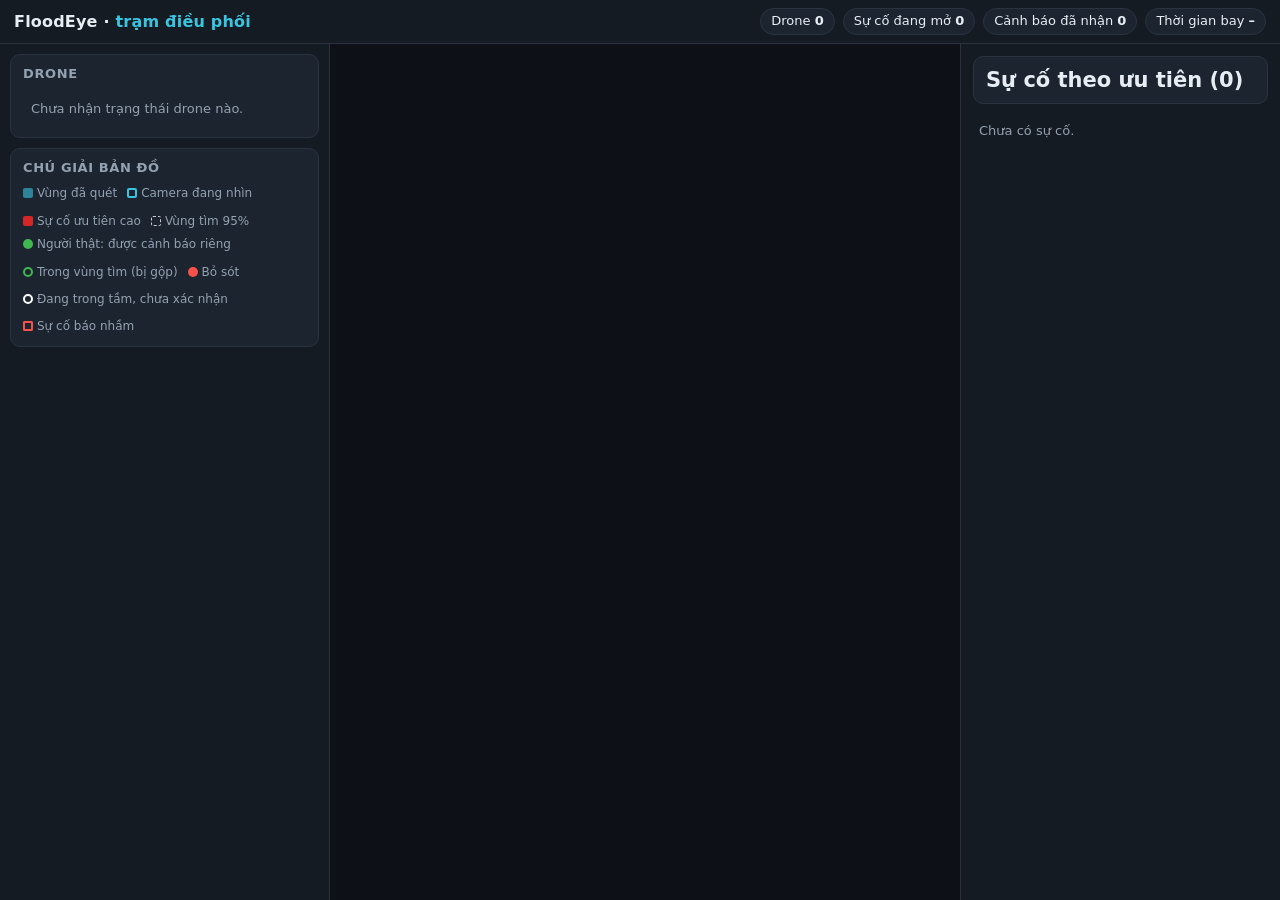
==== ground/map.html @ 0bbcb196 "Đối chiếu đáp án trên màn hình điều phối: người thật (cảnh báo riêng, trong vùng tìm 95%, bỏ sót) và" ====
<!doctype html>
<html lang="vi">
<head>
<meta charset="utf-8">
<meta name="viewport" content="width=device-width, initial-scale=1">
<title>FloodEye – trạm điều phối</title>
<link rel="icon" href="data:image/svg+xml,%3Csvg xmlns=%27http://www.w3.org/2000/svg%27 viewBox=%27-8 -8 16 16%27%3E%3Cpath d=%27M0,-7 L5,6 L0,3 L-5,6 Z%27 fill=%27%2339c5e0%27/%3E%3C/svg%3E">
<link rel="stylesheet" href="/static/leaflet/leaflet.css">
<script src="/static/leaflet/leaflet.js"></script>
<style>
  /* Màn hình điều phối: video trên drone, bản đồ (drone, vùng đã quét, sự cố), danh sách sự cố. Nền tối để ảnh vệ
     tinh và màu cảnh báo nổi trên máy chiếu. Không tải gì từ internet ngoài ô bản đồ qua /tiles. */
  :root {
    --bg: #0d1117; --panel: #151b23; --panel2: #1c2430; --line: #2a3441; --text: #e6edf3; --muted: #93a1b0;
    --ok: #3fb950; --warn: #f0a020; --bad: #f85149; --scan: #39c5e0; --accent: #58a6ff;
  }
  * { box-sizing: border-box; }
  html, body { margin: 0; height: 100%; background: var(--bg); color: var(--text); font: 14px/1.45 system-ui, "Segoe UI", sans-serif; }
  #app { display: grid; grid-template-rows: auto 1fr; height: 100%; }
  header { display: flex; align-items: center; gap: 14px; padding: 8px 14px; background: var(--panel); border-bottom: 1px solid var(--line); flex-wrap: wrap; }
  header h1 { font-size: 16px; margin: 0; letter-spacing: .2px; }
  header h1 span { color: var(--scan); }
  .kpi { display: flex; gap: 8px; flex-wrap: wrap; margin-left: auto; }
  .chip { padding: 3px 10px; border-radius: 999px; background: var(--panel2); border: 1px solid var(--line); font-size: 13px; white-space: nowrap; }
  .chip b { font-variant-numeric: tabular-nums; }
  #main { display: grid; grid-template-columns: minmax(300px, 30%) 1fr 320px; min-height: 0; }
  #main.novideo { grid-template-columns: 330px 1fr 320px; }
  #left, #side { overflow-y: auto; background: var(--panel); padding: 10px; display: flex; flex-direction: column; gap: 10px; }
  #left { border-right: 1px solid var(--line); }
  #side { border-left: 1px solid var(--line); }
  .card { background: var(--panel2); border: 1px solid var(--line); border-radius: 10px; padding: 10px 12px; }
  .card h2 { font-size: 13px; text-transform: uppercase; letter-spacing: .6px; color: var(--muted); margin: 0 0 8px; font-weight: 600; }
  .note { color: var(--muted); font-size: 12px; margin-top: 6px; }
  #video { width: 100%; aspect-ratio: 16 / 9; background: #000 center/contain no-repeat; border-radius: 6px; display: block; object-fit: contain; }
  .wait { display: grid; place-items: center; aspect-ratio: 16 / 9; border-radius: 6px; background: #000; color: var(--muted); font-size: 13px; text-align: center; padding: 12px; }
  .uav { display: grid; gap: 6px; }
  .uavhead { display: flex; align-items: center; gap: 8px; }
  .uavhead .name { font-weight: 700; font-size: 15px; }
  .badge { margin-left: auto; padding: 2px 9px; border-radius: 999px; font-size: 12px; font-weight: 700; color: #0d1117; }
  .badge.ok { background: var(--ok); } .badge.lost { background: var(--bad); color: #fff; animation: blink 1s steps(2) infinite; } .badge.done { background: var(--muted); }
  @keyframes blink { 50% { opacity: .55; } }
  .rows { display: grid; grid-template-columns: auto 1fr; gap: 3px 12px; font-size: 13px; }
  .rows dt { color: var(--muted); } .rows dd { margin: 0; text-align: right; font-variant-numeric: tabular-nums; }
  .pipe { display: flex; height: 10px; border-radius: 5px; overflow: hidden; background: #0b0f14; margin-top: 2px; }
  .pipe .got { background: var(--ok); } .pipe .wait2 { background: var(--warn); }
  .legend { display: flex; gap: 10px; font-size: 12px; color: var(--muted); flex-wrap: wrap; }
  .legend i { display: inline-block; width: 10px; height: 10px; border-radius: 2px; margin-right: 4px; vertical-align: -1px; }
  #mapwrap { position: relative; min-height: 0; }
  #map { position: absolute; inset: 0; background: #1b222b repeating-linear-gradient(0deg, transparent 0 63px, #26303b 63px 64px),
         repeating-linear-gradient(90deg, transparent 0 63px, #26303b 63px 64px); }
  #banner { position: absolute; top: 12px; left: 50%; transform: translateX(-50%); z-index: 1000; display: none;
            background: var(--bad); color: #fff; font-weight: 700; padding: 8px 16px; border-radius: 8px; box-shadow: 0 4px 18px #0008; text-align: center; }
  #banner small { display: block; font-weight: 400; opacity: .9; }
  .mapbtn { background: var(--panel); color: var(--text); border: 1px solid var(--line); border-radius: 6px; padding: 5px 10px; font: inherit; font-size: 12px; cursor: pointer; }
  .mapbtn.on { border-color: var(--scan); color: var(--scan); }
  .mapbtn.truth.on { border-color: var(--ok); color: var(--ok); }
  .chip.truth { border-color: var(--ok); }
  .fa { display: inline-block; margin-left: 6px; padding: 0 6px; border-radius: 4px; background: var(--bad); color: #fff; font-size: 11px; font-weight: 700; }
  .ok-tag { display: inline-block; margin-left: 6px; padding: 0 6px; border-radius: 4px; background: var(--ok); color: #0d1117; font-size: 11px; font-weight: 700; }
  .drone { filter: drop-shadow(0 0 4px #000); transition: transform .25s linear; }
  #side h2 { margin: 2px 2px 0; }
  .item { display: grid; grid-template-columns: 56px 1fr; gap: 8px; padding: 8px; border-radius: 8px; background: var(--panel2); border: 1px solid var(--line); cursor: pointer; border-left: 4px solid var(--c, var(--muted)); }
  .item:hover { border-color: var(--accent); }
  .item.closed { opacity: .5; }
  .item.fresh { animation: fresh 2.4s ease-out; }
  @keyframes fresh { 0% { box-shadow: 0 0 0 3px var(--warn); background: #3a2f12; } 100% { box-shadow: none; } }
  .thumb { width: 56px; height: 56px; border-radius: 6px; object-fit: cover; background: #0b0f14; display: grid; place-items: center; color: var(--muted); font-size: 11px; text-align: center; }
  .item .t1 { font-weight: 600; } .item .t2, .why { color: var(--muted); font-size: 12px; }
  .empty { color: var(--muted); font-size: 13px; padding: 8px; }
  .leaflet-popup-content-wrapper, .leaflet-popup-tip { background: var(--panel2); color: var(--text); }
  .leaflet-popup-content { font-size: 13px; }
  .leaflet-popup-content img { border-radius: 6px; margin-top: 6px; }
  .actions { margin-top: 6px; display: flex; flex-wrap: wrap; gap: 4px; }
  .actions button { background: var(--panel); color: var(--text); border: 1px solid var(--line); border-radius: 5px; padding: 3px 8px; font-size: 12px; cursor: pointer; }
  .actions button:hover { border-color: var(--accent); }
  .leaflet-control-layers, .leaflet-bar a { background: var(--panel); color: var(--text); }
  .leaflet-control-attribution { background: #0d1117aa !important; color: var(--muted); }
  .leaflet-control-attribution a { color: var(--muted); }
  @media (max-width: 900px) {
    #main, #main.novideo { grid-template-columns: 1fr; grid-template-rows: auto 60vh auto; }
    #left, #side { border: 0; }
  }
</style>
</head>
<body>
<div id="app">
  <header>
    <h1>FloodEye · <span>trạm điều phối</span></h1>
    <div class="kpi">
      <span class="chip">Drone <b id="kUav">0</b></span>
      <span class="chip">Sự cố đang mở <b id="kOpen">0</b></span>
      <span class="chip">Cảnh báo đã nhận <b id="nalerts">0</b></span>
      <span class="chip">Thời gian bay <b id="kTime">–</b></span>
      <span class="chip truth" id="kTruth" hidden title="Đối chiếu trực tiếp để minh hoạ; số chính thức ở docs/results"></span>
    </div>
  </header>
  <div id="main">
    <aside id="left">
      <section class="card" id="videoCard">
        <h2>Màn hình trên drone</h2>
        <div id="videoBox"><div class="wait">Đang chờ video từ drone…</div></div>
        <div class="note">Chỉ để trình bày: drone thật không gửi video về trạm, chỉ gửi toạ độ, ảnh cắt nhỏ và trạng thái.</div>
      </section>
      <div id="uavs"><section class="card"><h2>Drone</h2><div class="empty">Chưa nhận trạng thái drone nào.</div></section></div>
      <section class="card">
        <h2>Chú giải bản đồ</h2>
        <div class="legend">
          <span><i style="background:var(--scan);opacity:.6"></i>Vùng đã quét</span>
          <span><i style="border:2px solid var(--scan);background:none"></i>Camera đang nhìn</span>
          <span><i style="background:#d62728"></i>Sự cố ưu tiên cao</span>
          <span><i style="border:1px dashed #ccc;background:none"></i>Vùng tìm 95%</span>
        </div>
        <div class="legend" id="truthLegend" hidden style="margin-top:6px">
          <span><i style="background:var(--ok);border-radius:50%"></i>Người thật: được cảnh báo riêng</span>
          <span><i style="border:2px solid var(--ok);border-radius:50%;background:none"></i>Trong vùng tìm (bị gộp)</span>
          <span><i style="background:var(--bad);border-radius:50%"></i>Bỏ sót</span>
          <span><i style="border:2px solid #fff;border-radius:50%;background:none"></i>Đang trong tầm, chưa xác nhận</span>
          <span><i style="border:2px dashed var(--bad);background:none"></i>Sự cố báo nhầm</span>
        </div>
      </section>
    </aside>
    <div id="mapwrap"><div id="map"></div><div id="banner"></div></div>
    <aside id="side">
      <h2 class="card" style="padding:8px 12px">Sự cố theo ưu tiên (<span id="count">0</span>)</h2>
      <div id="list"><div class="empty">Chưa có sự cố.</div></div>
    </aside>
  </div>
</div>
<script>
  // ?video=<url MJPEG> (edge/main.py --live-port) bật khung video; không có thì ẩn.
  const params = new URLSearchParams(location.search);
  const videoUrl = params.get("video");
  if (!videoUrl) { document.getElementById("videoCard").remove(); document.getElementById("main").classList.add("novideo"); }
  else startVideo();

  function startVideo() {
    const box = document.getElementById("videoBox");
    const img = new Image();
    img.id = "video"; img.alt = "Video trên drone";
    img.onload = () => { if (!img.isConnected) box.replaceChildren(img); };
    // Drone chưa chạy hoặc đã tắt: thử lại sau 2 giây, giữ ô chờ.
    img.onerror = () => { box.replaceChildren(waitBox("Đang chờ video từ drone…")); setTimeout(() => { img.src = videoUrl + (videoUrl.includes("?") ? "&" : "?") + "r=" + Date.now(); }, 2000); };
    img.src = videoUrl;
  }
  function waitBox(text) { const d = document.createElement("div"); d.className = "wait"; d.textContent = text; return d; }

  // Ô bản đồ đi qua /tiles của trạm (ground/app.py): ô đã xem được giữ trên đĩa nên vẫn hiện khi mất mạng
  // (TECHNICAL mục 12.5). Nguồn là Esri; tile.openstreetmap.org không trả lời từ mạng của dự án, CARTO đòi khoá API.
  const map = L.map("map", { maxZoom: 20 }).setView([21.0285, 105.8542], 15);
  const satellite = L.tileLayer("/tiles/satellite/{z}/{x}/{y}",
    { maxZoom: 20, maxNativeZoom: 19, attribution: "Ảnh vệ tinh © Esri, Maxar, Earthstar Geographics" }).addTo(map);
  const streets = L.tileLayer("/tiles/streets/{z}/{x}/{y}",
    { maxZoom: 20, maxNativeZoom: 19, attribution: "Bản đồ © Esri" });
  const coverageLayer = L.layerGroup().addTo(map);
  const trackLayer = L.layerGroup().addTo(map);
  const areaLayer = L.layerGroup().addTo(map);
  const incidentLayer = L.layerGroup().addTo(map);
  const droneLayer = L.layerGroup().addTo(map);
  L.control.layers({ "Ảnh vệ tinh": satellite, "Bản đồ đường": streets },
    { "Vùng đã quét": coverageLayer, "Đường bay": trackLayer, "Vùng tìm 95%": areaLayer }).addTo(map);
  const fmt = (x, d = 1) => x == null ? "–" : x.toFixed(d).replace(".", ",");

  // Bám theo drone: bật sẵn; người dùng kéo bản đồ thì tắt, bấm nút để bật lại.
  let follow = true;
  const FollowControl = L.Control.extend({
    onAdd() {
      const b = L.DomUtil.create("button", "mapbtn on");
      b.textContent = "Bám theo drone";
      L.DomEvent.disableClickPropagation(b);
      b.onclick = () => { follow = !follow; b.classList.toggle("on", follow); refreshUavs(); };
      this.button = b;
      return b;
    },
  });
  const followControl = new FollowControl({ position: "topleft" }).addTo(map);
  map.on("dragstart", () => { follow = false; followControl.button.classList.remove("on"); });

  // ---------- Drone: vị trí, hướng, camera đang nhìn, vùng đã quét, đường bay ----------
  const drones = {};  // uav_id -> {marker, view, coverage, track}
  const STALE_S = 3;  // không nhận trạng thái quá số giây này thì coi là mất liên lạc
  let alertsByUav = {};

  function droneIcon(yaw, color) {
    const svg = `<svg class="drone" width="34" height="34" viewBox="-17 -17 34 34" style="transform:rotate(${yaw}deg)">
      <circle r="15" fill="${color}" fill-opacity=".25" stroke="${color}" stroke-width="2"/>
      <path d="M0,-12 L8,9 L0,4 L-8,9 Z" fill="${color}" stroke="#0d1117" stroke-width="1.5"/></svg>`;
    return L.divIcon({ html: svg, className: "", iconSize: [34, 34], iconAnchor: [17, 17] });
  }

  async function refreshUavs() {
    let uavs;
    try { uavs = await (await fetch("/api/uavs")).json(); } catch (e) { return; }
    document.getElementById("kUav").textContent = uavs.length;
    if (uavs.length) { flightT = Math.max(...uavs.map(u => u.t)); document.getElementById("kTime").textContent = fmt(flightT, 0) + " s"; }
    flightDone = uavs.length > 0 && uavs.every(u => u.done);
    const cards = [], lost = [];
    for (const u of uavs) {
      const stale = !u.done && u.age_s > STALE_S;
      if (stale) lost.push(u);
      const color = stale ? "#93a1b0" : "#39c5e0";
      let d = drones[u.uav_id];
      if (!d) {
        d = drones[u.uav_id] = {
          // Hợp các vùng camera đã nhìn: một đa giác nhiều vòng, luật nonzero, nên chỗ chồng nhau không đậm dần.
          coverage: L.polygon([], { stroke: false, fillColor: "#39c5e0", fillOpacity: .22, fillRule: "nonzero", interactive: false }).addTo(coverageLayer),
          track: L.polyline([], { color: "#ffffff", weight: 2, opacity: .7, dashArray: "6 6", interactive: false }).addTo(trackLayer),
          view: L.polygon([], { color: "#39c5e0", weight: 2, fill: false, interactive: false }).addTo(droneLayer),
          marker: L.marker([u.lat, u.lon], { zIndexOffset: 1000 }).addTo(droneLayer).bindTooltip(u.uav_id, { direction: "top", offset: [0, -16] }),
        };
      }
      d.coverage.setLatLngs(u.footprints);
      d.track.setLatLngs(u.track);
      d.view.setLatLngs(u.footprint).setStyle({ color, dashArray: stale ? "4 6" : null });
      d.marker.setLatLng([u.lat, u.lon]).setIcon(droneIcon(u.yaw_deg, color));
      cards.push(uavCard(u, stale));
    }
    const box = document.getElementById("uavs");
    if (cards.length) box.replaceChildren(...cards);
    const banner = document.getElementById("banner");
    if (lost.length) {
      const u = lost[0];
      banner.innerHTML = `${SIGNAL_SVG} Mất liên lạc với ${esc(u.uav_id)} · ${Math.round(u.age_s)} s`
        + `<small>Cảnh báo vẫn được lưu trên drone (lần cuối: ${u.pending_alerts} gói chờ gửi), sẽ gửi bù khi có sóng</small>`;
      banner.style.display = "block";
    } else banner.style.display = "none";
    // Lần đầu: khung bản đồ vừa vùng camera của mọi drone. Sau đó, nếu đang bám và chỉ một drone bay, giữ nó ở giữa.
    const live = uavs.filter(u => !u.done);
    // Hết chuyến (mọi drone xong): thu bản đồ về toàn bộ vùng đã quét một lần, để thấy trọn kết quả chuyến bay.
    const allDone = uavs.length && !live.length;
    if (uavs.length && !fittedUav) { map.fitBounds(uavs.flatMap(u => u.footprint), { maxZoom: 18, padding: [30, 30] }); fittedUav = true; }
    else if (allDone && !shownAll) { map.flyToBounds(uavs.flatMap(u => u.footprints.flat()), { maxZoom: 18, padding: [30, 30], duration: 1.2 }); shownAll = true; }
    else if (follow && live.length === 1) map.panTo([live[0].lat, live[0].lon], { animate: true, duration: .5 });
    if (live.length) shownAll = false;
  }
  let shownAll = false;
  let fittedUav = false;
  // Biểu tượng vẽ bằng SVG thay cho emoji: máy chiếu hoặc trình duyệt thiếu phông emoji vẫn hiện đúng.
  const DRONE_SVG = '<svg width="16" height="16" viewBox="-8 -8 16 16" style="vertical-align:-2px"><path d="M0,-7 L5,6 L0,3 L-5,6 Z" fill="#39c5e0"/></svg>';
  const SIGNAL_SVG = '<svg width="18" height="14" viewBox="0 0 18 14" style="vertical-align:-1px"><path d="M1 13h2M6 13V9M10 13V5M14 13V1" stroke="#fff" stroke-width="2.2" stroke-linecap="round"/><path d="M1 1l16 12" stroke="#fff" stroke-width="2"/></svg>';

  function uavCard(u, stale) {
    // Số đã tới trạm đếm trực tiếp, số tạo trên drone lấy từ gói trạng thái gần nhất (mỗi giây): cảnh báo có thể tới
    // trước gói trạng thái kế tiếp, nên số tạo không nhỏ hơn số đã tới.
    const got = alertsByUav[u.uav_id] || 0;
    const created = Math.max(u.alerts_total, got);
    const waiting = created - got;
    const badge = u.done ? '<span class="badge done">Hết chuyến</span>'
      : stale ? `<span class="badge lost">Mất sóng ${Math.round(u.age_s)} s</span>` : '<span class="badge ok">Đang bay</span>';
    const total = Math.max(created, 1);
    const sec = document.createElement("section");
    sec.className = "card uav";
    sec.innerHTML = `<div class="uavhead"><span class="name">${DRONE_SVG} ${esc(u.uav_id)}</span>${badge}</div>
      <dl class="rows">
        <dt>Độ cao</dt><dd>${fmt(u.alt_m, 0)} m</dd>
        <dt>Tốc độ</dt><dd>${u.speed_mps == null ? "–" : fmt(u.speed_mps) + " m/s"}</dd>
        <dt>Xử lý</dt><dd>${fmt(u.fps)} khung/giây</dd>
        <dt>Thiết bị</dt><dd>${u.device ? esc(u.device.replace(/\s*\(.*\)\s*$/, "")) + " · giả lập thời gian" : "máy chạy demo"}</dd>
        <dt>Telemetry</dt><dd>${u.telemetry_real ? "thật (từ file bay)" : "giả lập"}</dd>
        <dt>Cảnh báo tạo trên drone</dt><dd>${created}</dd>
        <dt>Đã tới trạm</dt><dd>${got}</dd>
        <dt>Còn kẹt trên drone</dt><dd style="color:${waiting ? "var(--warn)" : "inherit"}">${waiting}</dd>
      </dl>
      <div class="pipe" title="Xanh: đã tới trạm · cam: còn trên drone"><div class="got" style="width:${100 * got / total}%"></div><div class="wait2" style="width:${100 * waiting / total}%"></div></div>
      ${stale ? `<div class="note">Số liệu là lần nhận cuối, ${Math.round(u.age_s)} s trước.</div>` : ""}`;
    return sec;
  }

  // ---------- Sự cố ----------
  const markers = {}, areas = {}, seen = new Set();
  let fitted = false, firstLoad = true;
  // Sai số trong cảnh báo là 1σ; vòng 1σ chỉ chứa khoảng 39 % trường hợp (sai số hai chiều), nên vẽ vùng 95 %:
  // bán kính √(−2 ln 0,05) × 1σ (edge/georef.py, R95_FACTOR; docs/results/rq3_geoerr.md).
  const R95 = Math.sqrt(-2 * Math.log(0.05));
  const esc = (s) => String(s).replace(/[&<>"']/g, c => ({ "&": "&amp;", "<": "&lt;", ">": "&gt;", '"': "&quot;", "'": "&#39;" }[c]));

  // Màu theo điểm ưu tiên (ground/priority.py); sự cố đã đóng màu xám.
  function color(inc) {
    if (inc.status !== "open") return "#888888";
    return inc.priority >= 3 ? "#d62728" : inc.priority >= 1.5 ? "#ff7f0e" : "#e6b800";
  }

  async function update(id, body) {
    await fetch(`/api/incidents/${id}`, { method: "PATCH", headers: { "Content-Type": "application/json" }, body: JSON.stringify(body) });
    refresh();
  }

  // Mỗi sự cố (ground/incidents.py) là một điểm; mở ra thấy ảnh cắt mới nhất, lý do ưu tiên và nút cho người vận hành.
  function popup(inc) {
    const a = inc.alerts[0];
    const crop = a && a.has_crop ? `<br><img src="/api/alerts/${encodeURIComponent(a.alert_id)}/crop" width="200">` : "<br><i>Chưa có ảnh cắt</i>";
    const ids = inc.alerts.map(x => x.alert_id).join(", ");
    const id = inc.incident_id;
    const actions = inc.status === "open"
      ? `<button onclick='update(${id}, {tag: "water"})'>Dưới nước</button><button onclick='update(${id}, {tag: "roof"})'>Trên mái</button>`
        + `<button onclick='update(${id}, {status: "resolved"})'>Đã cứu</button><button onclick='update(${id}, {status: "false_alarm"})'>Báo nhầm</button>`
      : `<button onclick='update(${id}, {status: "open"})'>Mở lại</button>`;
    return `<b>Sự cố #${id}</b> · ưu tiên ${inc.priority.toFixed(2).replace(".", ",")}<br>${inc.n_alerts} cảnh báo từ ${inc.uav_ids.map(esc).join(", ")}`
      + ` · thấy lần đầu ở giây ${fmt(inc.first_t, 0)} của chuyến bay<br>`
      + `Vùng tìm (95%): bán kính ${fmt(R95 * inc.position_error_m)} m · độ tin cậy cao nhất ${fmt(inc.max_confidence, 2)}`
      + `<div class="why">${inc.priority_reasons.map(esc).join("; ")}</div>`
      + `${crop}<div class="actions">${actions}</div><small>${esc(ids)}</small>`;
  }

  async function refresh() {
    let incidents;
    try { incidents = await (await fetch("/api/incidents")).json(); } catch (e) { console.error(e); return; }
    document.getElementById("count").textContent = incidents.length;
    document.getElementById("kOpen").textContent = incidents.filter(i => i.status === "open").length;
    document.getElementById("nalerts").textContent = incidents.reduce((n, i) => n + i.n_alerts, 0);
    alertsByUav = {};
    for (const inc of incidents) for (const a of inc.alerts) alertsByUav[a.uav_id] = (alertsByUav[a.uav_id] || 0) + 1;
    const list = document.getElementById("list");
    const items = [];
    for (const inc of incidents) {
      const key = inc.incident_id, c = color(inc);
      const isNew = !seen.has(key) && !firstLoad;
      seen.add(key);
      if (!markers[key]) {
        markers[key] = L.circleMarker([inc.lat, inc.lon], { weight: 2, fillOpacity: .85 }).addTo(incidentLayer).bindPopup("", { maxWidth: 260 });
        areas[key] = L.circle([inc.lat, inc.lon], { radius: 1, weight: 1, dashArray: "4 4", fillOpacity: 0.08, interactive: false }).addTo(areaLayer);
      }
      areas[key].setLatLng([inc.lat, inc.lon]).setRadius(R95 * inc.position_error_m).setStyle({ color: c });
      markers[key].setLatLng([inc.lat, inc.lon]).setRadius(Math.min(8 + 2 * (inc.n_alerts - 1), 16)).setStyle({ color: "#fff", fillColor: c });
      // Cập nhật nội dung thay vì gắn popup mới, để popup đang mở không bị đóng mỗi lần hỏi lại.
      markers[key].setPopupContent(popup(inc));
      const a = inc.alerts.find(x => x.has_crop);
      const item = document.createElement("div");
      item.className = "item" + (inc.status === "open" ? "" : " closed") + (isNew ? " fresh" : "");
      item.style.setProperty("--c", c);
      const thumb = a ? `<img class="thumb" src="/api/alerts/${encodeURIComponent(a.alert_id)}/crop" alt="">` : '<div class="thumb">chưa có ảnh</div>';
      item.innerHTML = `${thumb}<div><div class="t1">#${key} · ưu tiên ${fmt(inc.priority, 2)}</div>`
        + `<div class="t2">giây ${fmt(inc.first_t, 0)} · ${inc.n_alerts} cảnh báo · ${inc.uav_ids.length} drone · ±${fmt(R95 * inc.position_error_m)} m</div>`
        + `<div class="why">${inc.priority_reasons.map(esc).join("; ")}</div></div>`;
      item.onclick = () => { follow = false; followControl.button.classList.remove("on"); map.setView([inc.lat, inc.lon], 19); markers[key].openPopup(); };
      items.push(item);
      listItems[key] = item;
    }
    lastIncidents = incidents;
    list.replaceChildren(...(items.length ? items : [Object.assign(document.createElement("div"), { className: "empty", textContent: "Chưa có sự cố." })]));
    if (!fitted && incidents.length && !Object.keys(drones).length) {
      map.fitBounds(incidents.map(i => [i.lat, i.lon]), { maxZoom: 19, padding: [40, 40] });
      fitted = true;
    }
    firstLoad = false;
    renderTruth();
  }
  // Trạm đẩy sự kiện "update" khi có thay đổi (/api/stream); mất kết nối thì quay về hỏi lại mỗi 2 giây.
  refresh();
  let poll = null;
  const source = new EventSource("/api/stream");
  source.addEventListener("update", refresh);
  source.onerror = () => { if (!poll) poll = setInterval(refresh, 2000); };
  source.onopen = () => { if (poll) { clearInterval(poll); poll = null; } };
  // Trạng thái drone đổi mỗi giây và cần biết "đã im lặng bao lâu", nên hỏi đều mỗi giây.
  refreshUavs();
  setInterval(() => refreshUavs().then(renderTruth), 1000);

  // ---------- Đối chiếu đáp án (demo): người thật drone đã bay qua, tìm thấy hay bỏ sót, sự cố nào báo nhầm ----------
  // Hai mức "tìm thấy", trả lời hai câu hỏi khác nhau:
  //  - được cảnh báo riêng: như eval/rq3_metrics.py, mỗi sự cố gán cho người gần nhất (vị trí lúc sự cố được thấy lần
  //    đầu) nếu cách ≤ r_match_m; hệ thống có tách được từng người không;
  //  - nằm trong vùng tìm: người cách một sự cố không quá bán kính vùng tìm 95% của nó; đội cứu hộ tới đúng vùng trên
  //    bản đồ thì gặp người. Nhóm người sát nhau bị gộp thành một sự cố nên hai số chênh nhau.
  // Sự cố không có người nào trong r_match_m là báo nhầm. Người không thuộc cả hai mức, rời khung quá tail_s (hoặc hết
  // chuyến), là bỏ sót. Chỉ để minh hoạ trực tiếp; số chính thức tính từ log bằng eval/ (docs/results).
  let truthData = null, truthOn = false, flightT = 0, flightDone = false, lastIncidents = [];
  const listItems = {};
  const truthLayer = L.layerGroup();
  const truthMarkers = {};
  const TruthControl = L.Control.extend({
    onAdd() {
      const b = L.DomUtil.create("button", "mapbtn truth");
      b.textContent = "Đối chiếu đáp án";
      b.style.display = "none";
      L.DomEvent.disableClickPropagation(b);
      b.onclick = () => { truthOn = !truthOn; b.classList.toggle("on", truthOn); renderTruth(); };
      this.button = b;
      return b;
    },
  });
  const truthControl = new TruthControl({ position: "topleft" }).addTo(map);

  async function loadTruth() {
    try {
      const data = await (await fetch("/api/truth")).json();
      if (data.people && data.people.length) { truthData = data; truthControl.button.style.display = ""; return; }
    } catch (e) { /* trạm chưa sẵn sàng */ }
    setTimeout(loadTruth, 5000);
  }
  loadTruth();

  function posAt(person, t) {
    const tr = person.track;
    if (t <= tr[0][0]) return [tr[0][1], tr[0][2]];
    for (let i = 1; i < tr.length; i++) {
      if (t <= tr[i][0]) {
        const a = tr[i - 1], b = tr[i], f = (t - a[0]) / Math.max(b[0] - a[0], 1e-9);
        return [a[1] + f * (b[1] - a[1]), a[2] + f * (b[2] - a[2])];
      }
    }
    const last = tr[tr.length - 1];
    return [last[1], last[2]];
  }
  function metres(a, b) {
    const k = Math.PI / 180, R = 6371000;
    const dn = (b[0] - a[0]) * k * R, de = (b[1] - a[1]) * k * R * Math.cos(a[0] * k);
    return Math.hypot(dn, de);
  }

  function judge() {
    const people = truthData.people, found = {}, falseIds = new Set();
    for (const inc of lastIncidents) {
      let best = null;
      for (const p of people) {
        const d = metres(posAt(p, inc.first_t), [inc.lat, inc.lon]);
        if (!best || d < best.d) best = { p, d };
      }
      if (best && best.d <= truthData.r_match_m) (found[best.p.id] ||= []).push({ inc: inc.incident_id, d: best.d });
      else falseIds.add(inc.incident_id);
    }
    const inArea = (p) => lastIncidents.find(inc => metres(posAt(p, Math.max(inc.first_t, p.t_in)), [inc.lat, inc.lon]) <= R95 * inc.position_error_m);
    const rows = people.filter(p => flightT >= p.t_in).map(p => {
      const area = found[p.id] ? null : inArea(p);
      // Hết chuyến thì không còn "chờ": ai chưa thuộc mức nào là bỏ sót.
      const status = found[p.id] ? "found" : area ? "area" : flightDone || flightT > p.t_out + truthData.tail_s ? "missed" : "pending";
      return { p, hits: found[p.id] || [], area, status };
    });
    return { rows, falseIds };
  }

  function renderTruth() {
    const chip = document.getElementById("kTruth"), legend = document.getElementById("truthLegend");
    if (!truthOn || !truthData) {
      if (map.hasLayer(truthLayer)) map.removeLayer(truthLayer);
      chip.hidden = true; legend.hidden = true;
      for (const [id, m] of Object.entries(markers)) m.setStyle({ color: "#fff", dashArray: null, weight: 2 });
      for (const item of Object.values(listItems)) item.querySelectorAll(".fa,.ok-tag").forEach(x => x.remove());
      return;
    }
    if (!map.hasLayer(truthLayer)) truthLayer.addTo(map);
    chip.hidden = false; legend.hidden = false;
    const { rows, falseIds } = judge();
    const colors = { found: "#3fb950", area: "#3fb950", missed: "#f85149", pending: "#ffffff" };
    const label = { found: "được cảnh báo riêng", area: "nằm trong vùng tìm của một sự cố (bị gộp với người gần)", missed: "bỏ sót", pending: "đang trong tầm, chưa xác nhận" };
    const shown = new Set();
    for (const r of rows) {
      const pos = posAt(r.p, Math.min(flightT, r.p.t_out));
      let m = truthMarkers[r.p.id];
      if (!m) m = truthMarkers[r.p.id] = L.circleMarker(pos, { radius: 6, weight: 2 }).bindTooltip("");
      if (!truthLayer.hasLayer(m)) truthLayer.addLayer(m);
      const c = colors[r.status];
      m.setLatLng(pos).setStyle({ color: c, fillColor: c, fillOpacity: r.status === "found" || r.status === "missed" ? .9 : 0 });
      const hit = r.hits.length ? ` (sự cố #${r.hits.map(h => h.inc).join(", #")}, lệch ${fmt(Math.min(...r.hits.map(h => h.d)))} m)`
        : r.area ? ` (sự cố #${r.area.incident_id})` : "";
      m.setTooltipContent(`Người thật #${r.p.id}: ${label[r.status]}${hit}`);
      shown.add(String(r.p.id));
    }
    for (const [id, m] of Object.entries(truthMarkers)) if (!shown.has(id)) truthLayer.removeLayer(m);
    for (const [id, m] of Object.entries(markers)) {
      const fa = falseIds.has(Number(id));
      m.setStyle(fa ? { color: "#f85149", dashArray: "3 3", weight: 3 } : { color: "#fff", dashArray: null, weight: 2 });
    }
    for (const [id, item] of Object.entries(listItems)) {
      item.querySelectorAll(".fa,.ok-tag").forEach(x => x.remove());
      const head = item.querySelector(".t1");
      if (!head) continue;
      const tag = document.createElement("span");
      tag.className = falseIds.has(Number(id)) ? "fa" : "ok-tag";
      tag.textContent = falseIds.has(Number(id)) ? "báo nhầm" : "đúng người";
      head.appendChild(tag);
    }
    const n = (s) => rows.filter(r => r.status === s).length;
    chip.innerHTML = `Đáp án ${rows.length} người: cảnh báo riêng <b>${n("found")}</b> · trong vùng tìm <b>${n("found") + n("area")}</b>`
      + ` · bỏ sót <b>${n("missed")}</b> · báo nhầm <b>${falseIds.size}</b>`;
  }
</script>
</body>
</html>
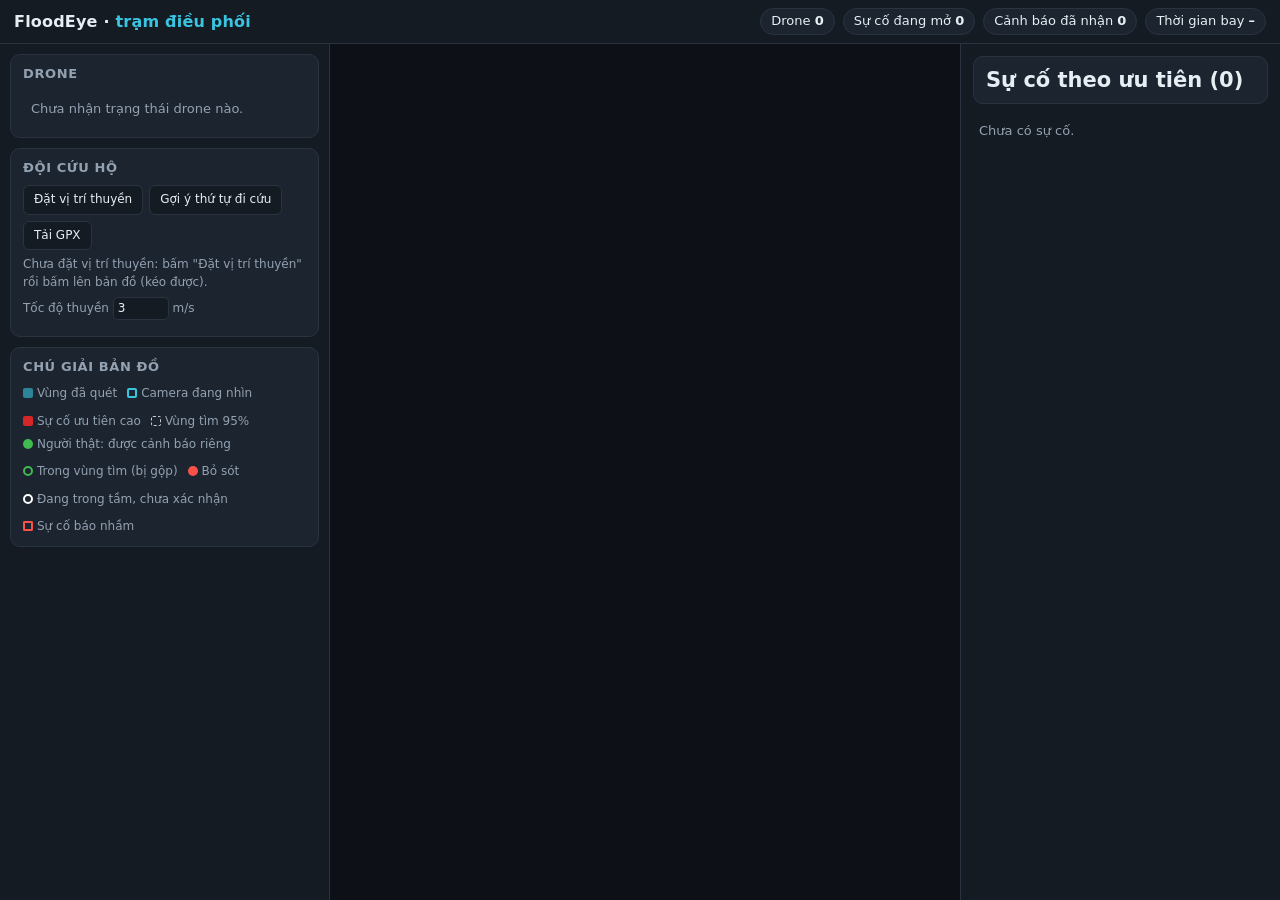
==== commit e81dba58: "Công cụ cho đội đi cứu: vị trí thuyền, khoảng cách và hướng tới sự cố, gợi ý thứ tự đi cứu, chép toạ" ====
--- a/ground/map.html
+++ b/ground/map.html
@@ -54,6 +54,13 @@
   .mapbtn { background: var(--panel); color: var(--text); border: 1px solid var(--line); border-radius: 6px; padding: 5px 10px; font: inherit; font-size: 12px; cursor: pointer; }
   .mapbtn.on { border-color: var(--scan); color: var(--scan); }
   .mapbtn.truth.on { border-color: var(--ok); color: var(--ok); }
+  .rrow { display: flex; flex-wrap: wrap; gap: 6px; margin-bottom: 6px; }
+  a.mapbtn { text-decoration: none; display: inline-block; }
+  #speed { width: 56px; background: var(--panel); color: var(--text); border: 1px solid var(--line); border-radius: 5px; padding: 2px 4px; font: inherit; }
+  .dist { color: #ffd479 !important; }
+  .order { display: grid; place-items: center; width: 20px; height: 20px; border-radius: 50%; background: #ffd479; color: #0d1117; font-size: 11px; font-weight: 800; border: 2px solid #0d1117; }
+  #toast { position: fixed; bottom: 18px; left: 50%; transform: translateX(-50%); background: var(--panel2); border: 1px solid var(--line); padding: 6px 14px; border-radius: 8px; z-index: 2000; display: none; }
+  .actions a { color: var(--accent); font-size: 12px; align-self: center; margin-left: 4px; }
   .chip.truth { border-color: var(--ok); }
   .fa { display: inline-block; margin-left: 6px; padding: 0 6px; border-radius: 4px; background: var(--bad); color: #fff; font-size: 11px; font-weight: 700; }
   .ok-tag { display: inline-block; margin-left: 6px; padding: 0 6px; border-radius: 4px; background: var(--ok); color: #0d1117; font-size: 11px; font-weight: 700; }
@@ -83,6 +90,7 @@
 </style>
 </head>
 <body>
+<div id="toast" role="status"></div>
 <div id="app">
   <header>
     <h1>FloodEye · <span>trạm điều phối</span></h1>
@@ -102,6 +110,17 @@
         <div class="note">Chỉ để trình bày: drone thật không gửi video về trạm, chỉ gửi toạ độ, ảnh cắt nhỏ và trạng thái.</div>
       </section>
       <div id="uavs"><section class="card"><h2>Drone</h2><div class="empty">Chưa nhận trạng thái drone nào.</div></section></div>
+      <section class="card" id="rescueCard">
+        <h2>Đội cứu hộ</h2>
+        <div class="rrow">
+          <button class="mapbtn" id="btnBoat">Đặt vị trí thuyền</button>
+          <button class="mapbtn" id="btnRoute">Gợi ý thứ tự đi cứu</button>
+          <a class="mapbtn" href="/api/incidents.gpx" download title="Sự cố đang mở dạng GPX, nạp vào máy định vị cầm tay hoặc điện thoại">Tải GPX</a>
+        </div>
+        <div id="boatInfo" class="note">Chưa đặt vị trí thuyền: bấm "Đặt vị trí thuyền" rồi bấm lên bản đồ (kéo được).</div>
+        <div class="note">Tốc độ thuyền <input id="speed" type="number" min="0.5" max="20" step="0.5" value="3"> m/s</div>
+        <div id="routeInfo" class="note"></div>
+      </section>
       <section class="card">
         <h2>Chú giải bản đồ</h2>
         <div class="legend">
@@ -269,7 +288,7 @@
   const markers = {}, areas = {}, seen = new Set();
   let fitted = false, firstLoad = true;
   // Sai số trong cảnh báo là 1σ; vòng 1σ chỉ chứa khoảng 39 % trường hợp (sai số hai chiều), nên vẽ vùng 95 %:
-  // bán kính √(−2 ln 0,05) × 1σ (edge/georef.py, R95_FACTOR; docs/results/rq3_geoerr.md).
+  // bán kính √(−2 ln 0,05) × 1σ (shared/schema.py, R95_FACTOR; docs/results/rq3_geoerr.md).
   const R95 = Math.sqrt(-2 * Math.log(0.05));
   const esc = (s) => String(s).replace(/[&<>"']/g, c => ({ "&": "&amp;", "<": "&lt;", ">": "&gt;", '"': "&quot;", "'": "&#39;" }[c]));
 
@@ -298,7 +317,11 @@
       + ` · thấy lần đầu ở giây ${fmt(inc.first_t, 0)} của chuyến bay<br>`
       + `Vùng tìm (95%): bán kính ${fmt(R95 * inc.position_error_m)} m · độ tin cậy cao nhất ${fmt(inc.max_confidence, 2)}`
       + `<div class="why">${inc.priority_reasons.map(esc).join("; ")}</div>`
-      + `${crop}<div class="actions">${actions}</div><small>${esc(ids)}</small>`;
+      + `${crop}<div class="actions">${actions}</div>`
+      + `<div class="actions"><button onclick='copyCoords(${inc.lat}, ${inc.lon})'>Chép toạ độ</button>`
+      + `<button onclick='legTo(${id})'>Đường từ thuyền</button>`
+      + `<a target="_blank" rel="noopener" href="https://www.google.com/maps/search/?api=1&query=${inc.lat.toFixed(7)},${inc.lon.toFixed(7)}">Google Maps ↗</a></div>`
+      + `<small>${esc(ids)}</small>`;
   }
 
   async function refresh() {
@@ -343,6 +366,7 @@
     }
     firstLoad = false;
     renderTruth();
+    renderRescue();
   }
   // Trạm đẩy sự kiện "update" khi có thay đổi (/api/stream); mất kết nối thì quay về hỏi lại mỗi 2 giây.
   refresh();
@@ -354,6 +378,128 @@
   // Trạng thái drone đổi mỗi giây và cần biết "đã im lặng bao lâu", nên hỏi đều mỗi giây.
   refreshUavs();
   setInterval(() => refreshUavs().then(renderTruth), 1000);
+
+  // ---------- Đội cứu hộ: vị trí thuyền, khoảng cách và hướng tới từng sự cố, thứ tự đi cứu, GPX ----------
+  // Tính trên trình duyệt theo đường thẳng (không biết đường thuỷ, vật cản); vị trí thuyền đặt tay, giữ trong trình duyệt.
+  let boat = null, placing = false, showRoute = false, legTarget = null;
+  try { const b = JSON.parse(localStorage.getItem("floodeye.boat")); if (Array.isArray(b) && b.length === 2) boat = b; } catch (e) { /* không có bộ nhớ trình duyệt */ }
+  if (params.get("boat")) { const b = params.get("boat").split(",").map(Number); if (b.length === 2 && b.every(Number.isFinite)) boat = b; }
+  const rescueLayer = L.layerGroup().addTo(map);
+  const BOAT_ICON = L.divIcon({ className: "", iconSize: [32, 32], iconAnchor: [16, 16], html:
+    '<svg width="32" height="32" viewBox="-16 -16 32 32" style="filter:drop-shadow(0 0 3px #000)"><circle r="14" fill="#ffd479" fill-opacity=".25" stroke="#ffd479" stroke-width="2"/>'
+    + '<path d="M-9,1 L9,1 L6,7 L-6,7 Z" fill="#ffd479"/><path d="M0,-9 L0,1 M0,-9 L7,-2 L0,-2" stroke="#ffd479" stroke-width="2" fill="none"/></svg>' });
+  let boatMarker = null;
+  const COMPASS = ["Bắc", "Đông Bắc", "Đông", "Đông Nam", "Nam", "Tây Nam", "Tây", "Tây Bắc"];
+  const btnBoat = document.getElementById("btnBoat"), btnRoute = document.getElementById("btnRoute"), speedInput = document.getElementById("speed");
+  try { const v = Number(localStorage.getItem("floodeye.speed")); if (v > 0) speedInput.value = v; } catch (e) { /* bỏ qua */ }
+
+  function setBoat(pos) {
+    boat = pos;
+    try { localStorage.setItem("floodeye.boat", JSON.stringify(pos)); } catch (e) { /* bỏ qua */ }
+    renderRescue();
+  }
+  btnBoat.onclick = () => {
+    placing = !placing;
+    btnBoat.classList.toggle("on", placing);
+    map.getContainer().style.cursor = placing ? "crosshair" : "";
+  };
+  map.on("click", (e) => {
+    if (!placing) return;
+    placing = false; btnBoat.classList.remove("on"); map.getContainer().style.cursor = "";
+    setBoat([e.latlng.lat, e.latlng.lng]);
+  });
+  btnRoute.onclick = () => { showRoute = !showRoute; btnRoute.classList.toggle("on", showRoute); renderRescue(); };
+  speedInput.onchange = () => { try { localStorage.setItem("floodeye.speed", speedInput.value); } catch (e) { /* bỏ qua */ } renderRescue(); };
+
+  function bearing(a, b) {
+    const k = Math.PI / 180;
+    const dn = (b[0] - a[0]), de = (b[1] - a[1]) * Math.cos(a[0] * k);
+    return (Math.atan2(de, dn) / k + 360) % 360;
+  }
+  const compass = (deg) => COMPASS[Math.round(deg / 45) % 8];
+  const metersText = (m) => m >= 1000 ? fmt(m / 1000, 2) + " km" : Math.round(m) + " m";
+  const minutesText = (m) => { const s = m / Math.max(Number(speedInput.value) || 3, 0.1); return s < 60 ? Math.round(s) + " giây" : fmt(s / 60, 1) + " phút"; };
+
+  // Thứ tự đi cứu: theo nhóm ưu tiên (đỏ, cam, vàng: cùng ngưỡng với màu trên bản đồ), trong mỗi nhóm đi tới sự cố gần
+  // nhất kế tiếp (láng giềng gần nhất). Đơn giản, giải thích được; không phải lời giải tối ưu.
+  function plan() {
+    const open = lastIncidents.filter(i => i.status === "open");
+    const tiers = [open.filter(i => i.priority >= 3), open.filter(i => i.priority >= 1.5 && i.priority < 3), open.filter(i => i.priority < 1.5)];
+    let here = boat, total = 0;
+    const order = [];
+    for (const tier of tiers) {
+      const left = [...tier];
+      while (left.length) {
+        let k = 0;
+        for (let j = 1; j < left.length; j++) if (metres(here, [left[j].lat, left[j].lon]) < metres(here, [left[k].lat, left[k].lon])) k = j;
+        const inc = left.splice(k, 1)[0], to = [inc.lat, inc.lon], d = metres(here, to);
+        total += d; order.push({ inc, d }); here = to;
+      }
+    }
+    return { order, total };
+  }
+
+  function renderRescue() {
+    rescueLayer.clearLayers();
+    const info = document.getElementById("boatInfo"), routeInfo = document.getElementById("routeInfo");
+    for (const item of Object.values(listItems)) item.querySelectorAll(".dist").forEach(x => x.remove());
+    if (!boat) { routeInfo.textContent = ""; return; }
+    if (!boatMarker) {
+      boatMarker = L.marker(boat, { icon: BOAT_ICON, draggable: true, zIndexOffset: 900 }).bindTooltip("Thuyền cứu hộ", { direction: "top", offset: [0, -14] });
+      boatMarker.on("dragend", () => { const p = boatMarker.getLatLng(); setBoat([p.lat, p.lng]); });
+    }
+    boatMarker.setLatLng(boat).addTo(rescueLayer);
+    info.textContent = `Thuyền: ${boat[0].toFixed(6)}, ${boat[1].toFixed(6)} (kéo để dời)`;
+    const { order, total } = plan();
+    const rank = Object.fromEntries(order.map((o, i) => [o.inc.incident_id, i + 1]));
+    for (const inc of lastIncidents) {
+      const item = listItems[inc.incident_id];
+      if (!item || inc.status !== "open") continue;
+      const d = metres(boat, [inc.lat, inc.lon]);
+      const line = document.createElement("div");
+      line.className = "t2 dist";
+      line.textContent = `cách thuyền ${metersText(d)} · hướng ${compass(bearing(boat, [inc.lat, inc.lon]))} · khoảng ${minutesText(d)}`
+        + (showRoute ? ` · thứ tự ${rank[inc.incident_id]}` : "");
+      item.querySelector(".t1")?.after(line);
+    }
+    if (showRoute && order.length) {
+      L.polyline([boat, ...order.map(o => [o.inc.lat, o.inc.lon])], { color: "#ffd479", weight: 3, dashArray: "8 6", interactive: false }).addTo(rescueLayer);
+      order.forEach((o, i) => L.marker([o.inc.lat, o.inc.lon], { interactive: false, zIndexOffset: 800,
+        icon: L.divIcon({ className: "", iconSize: [20, 20], iconAnchor: [-6, 22], html: `<div class="order">${i + 1}</div>` }) }).addTo(rescueLayer));
+      routeInfo.innerHTML = `${order.length} sự cố đang mở · tổng <b>${metersText(total)}</b> · khoảng <b>${minutesText(total)}</b> theo đường thẳng`
+        + `<br>Thứ tự: ưu tiên cao trước, trong cùng mức thì đến chỗ gần nhất kế tiếp.`;
+    } else routeInfo.textContent = showRoute ? "Không có sự cố đang mở." : "";
+    if (legTarget) {
+      const inc = lastIncidents.find(i => i.incident_id === legTarget);
+      if (inc) {
+        const d = metres(boat, [inc.lat, inc.lon]);
+        L.polyline([boat, [inc.lat, inc.lon]], { color: "#ffffff", weight: 3, interactive: false }).addTo(rescueLayer)
+          .bindTooltip(`${metersText(d)} · ${compass(bearing(boat, [inc.lat, inc.lon]))} (${Math.round(bearing(boat, [inc.lat, inc.lon]))}°)`, { permanent: true, direction: "center" });
+      }
+    }
+  }
+
+  function legTo(id) {
+    if (!boat) { toast("Chưa đặt vị trí thuyền"); return; }
+    legTarget = legTarget === id ? null : id;
+    renderRescue();
+  }
+  async function copyCoords(lat, lon) {
+    const text = `${lat.toFixed(7)}, ${lon.toFixed(7)}`;
+    try { await navigator.clipboard.writeText(text); }
+    catch (e) {  // http không phải localhost: không có clipboard API
+      const area = Object.assign(document.createElement("textarea"), { value: text });
+      document.body.appendChild(area); area.select(); document.execCommand("copy"); area.remove();
+    }
+    toast("Đã chép " + text);
+  }
+  function toast(text) {
+    const t = document.getElementById("toast");
+    t.textContent = text; t.style.display = "block";
+    clearTimeout(toast.timer); toast.timer = setTimeout(() => { t.style.display = "none"; }, 2200);
+  }
+  // Gọi sau khi cả trang chạy xong: listItems, lastIncidents khai báo ở khối đối chiếu đáp án bên dưới.
+  setTimeout(renderRescue, 0);
 
   // ---------- Đối chiếu đáp án (demo): người thật drone đã bay qua, tìm thấy hay bỏ sót, sự cố nào báo nhầm ----------
   // Hai mức "tìm thấy", trả lời hai câu hỏi khác nhau:
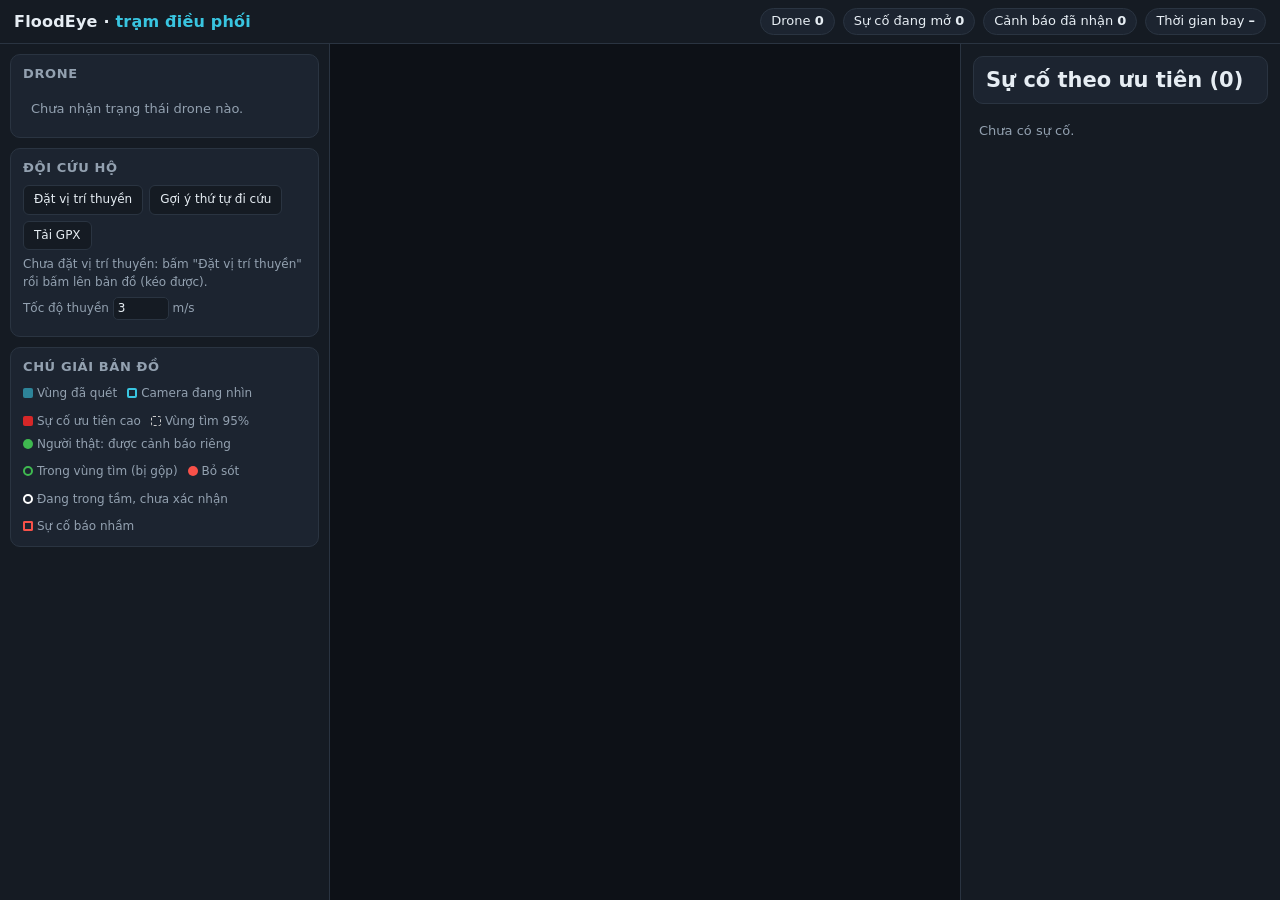
==== commit b5d2b416: "Kết quả bán kính theo độ chính xác GPS bộ thu báo (mô phỏng, docs/results/rq3_gpsacc.md); thẻ drone " ====
--- a/ground/map.html
+++ b/ground/map.html
@@ -63,6 +63,7 @@
   .actions a { color: var(--accent); font-size: 12px; align-self: center; margin-left: 4px; }
   .chip.truth { border-color: var(--ok); }
   .fa { display: inline-block; margin-left: 6px; padding: 0 6px; border-radius: 4px; background: var(--bad); color: #fff; font-size: 11px; font-weight: 700; }
+  .grp { display: inline-block; margin-left: 6px; padding: 0 6px; border-radius: 4px; background: #ffd479; color: #0d1117; font-size: 11px; font-weight: 700; }
   .ok-tag { display: inline-block; margin-left: 6px; padding: 0 6px; border-radius: 4px; background: var(--ok); color: #0d1117; font-size: 11px; font-weight: 700; }
   .drone { filter: drop-shadow(0 0 4px #000); transition: transform .25s linear; }
   #side h2 { margin: 2px 2px 0; }
@@ -257,6 +258,16 @@
   const DRONE_SVG = '<svg width="16" height="16" viewBox="-8 -8 16 16" style="vertical-align:-2px"><path d="M0,-7 L5,6 L0,3 L-5,6 Z" fill="#39c5e0"/></svg>';
   const SIGNAL_SVG = '<svg width="18" height="14" viewBox="0 0 18 14" style="vertical-align:-1px"><path d="M1 13h2M6 13V9M10 13V5M14 13V1" stroke="#fff" stroke-width="2.2" stroke-linecap="round"/><path d="M1 1l16 12" stroke="#fff" stroke-width="2"/></svg>';
 
+  // Tự hiệu chỉnh la bàn trên drone (--yaw-calib): chưa bật thì không hiện dòng này.
+  function compassRow(u) {
+    if (u.yaw_bias_deg == null) return "";
+    const learned = u.yaw_bias_deg !== 0;
+    const text = learned ? `lệch ${fmt(u.yaw_bias_deg)}°, đã trừ` : `đang học (${u.yaw_calib_samples} mẫu bay thẳng)`;
+    const warn = learned && Math.abs(u.yaw_bias_deg) >= 3;
+    return `<dt title="Drone so hướng bay tính từ GPS với hướng la bàn khi bay thẳng, rồi trừ phần lệch">La bàn</dt>
+      <dd style="color:${warn ? "var(--warn)" : "inherit"}">${text}</dd>`;
+  }
+
   function uavCard(u, stale) {
     // Số đã tới trạm đếm trực tiếp, số tạo trên drone lấy từ gói trạng thái gần nhất (mỗi giây): cảnh báo có thể tới
     // trước gói trạng thái kế tiếp, nên số tạo không nhỏ hơn số đã tới.
@@ -275,6 +286,8 @@
         <dt>Xử lý</dt><dd>${fmt(u.fps)} khung/giây</dd>
         <dt>Thiết bị</dt><dd>${u.device ? esc(u.device.replace(/\s*\(.*\)\s*$/, "")) + " · giả lập thời gian" : "máy chạy demo"}</dd>
         <dt>Telemetry</dt><dd>${u.telemetry_real ? "thật (từ file bay)" : "giả lập"}</dd>
+        ${u.gps_acc_m == null ? "" : `<dt title="Độ chính xác ngang do bộ thu GPS tự báo (1σ); vùng tìm 95% rộng khoảng 2,45 lần">GPS</dt><dd style="color:${u.gps_acc_m > 3 ? "var(--warn)" : "inherit"}">±${fmt(u.gps_acc_m)} m</dd>`}
+        ${compassRow(u)}
         <dt>Cảnh báo tạo trên drone</dt><dd>${created}</dd>
         <dt>Đã tới trạm</dt><dd>${got}</dd>
         <dt>Còn kẹt trên drone</dt><dd style="color:${waiting ? "var(--warn)" : "inherit"}">${waiting}</dd>
@@ -313,7 +326,8 @@
       ? `<button onclick='update(${id}, {tag: "water"})'>Dưới nước</button><button onclick='update(${id}, {tag: "roof"})'>Trên mái</button>`
         + `<button onclick='update(${id}, {status: "resolved"})'>Đã cứu</button><button onclick='update(${id}, {status: "false_alarm"})'>Báo nhầm</button>`
       : `<button onclick='update(${id}, {status: "open"})'>Mở lại</button>`;
-    return `<b>Sự cố #${id}</b> · ưu tiên ${inc.priority.toFixed(2).replace(".", ",")}<br>${inc.n_alerts} cảnh báo từ ${inc.uav_ids.map(esc).join(", ")}`
+    return `<b>Sự cố #${id}</b> · ưu tiên ${inc.priority.toFixed(2).replace(".", ",")}`
+      + ((inc.group_size || 1) > 1 ? ` · <b>nhóm khoảng ${inc.group_size} người</b> (thấy cùng lúc trong 5 m)` : "") + `<br>${inc.n_alerts} cảnh báo từ ${inc.uav_ids.map(esc).join(", ")}`
       + ` · thấy lần đầu ở giây ${fmt(inc.first_t, 0)} của chuyến bay<br>`
       + `Vùng tìm (95%): bán kính ${fmt(R95 * inc.position_error_m)} m · độ tin cậy cao nhất ${fmt(inc.max_confidence, 2)}`
       + `<div class="why">${inc.priority_reasons.map(esc).join("; ")}</div>`
@@ -351,7 +365,8 @@
       item.className = "item" + (inc.status === "open" ? "" : " closed") + (isNew ? " fresh" : "");
       item.style.setProperty("--c", c);
       const thumb = a ? `<img class="thumb" src="/api/alerts/${encodeURIComponent(a.alert_id)}/crop" alt="">` : '<div class="thumb">chưa có ảnh</div>';
-      item.innerHTML = `${thumb}<div><div class="t1">#${key} · ưu tiên ${fmt(inc.priority, 2)}</div>`
+      const group = (inc.group_size || 1) > 1 ? ` <span class="grp">nhóm ~${inc.group_size} người</span>` : "";
+      item.innerHTML = `${thumb}<div><div class="t1">#${key} · ưu tiên ${fmt(inc.priority, 2)}${group}</div>`
         + `<div class="t2">giây ${fmt(inc.first_t, 0)} · ${inc.n_alerts} cảnh báo · ${inc.uav_ids.length} drone · ±${fmt(R95 * inc.position_error_m)} m</div>`
         + `<div class="why">${inc.priority_reasons.map(esc).join("; ")}</div></div>`;
       item.onclick = () => { follow = false; followControl.button.classList.remove("on"); map.setView([inc.lat, inc.lon], 19); markers[key].openPopup(); };
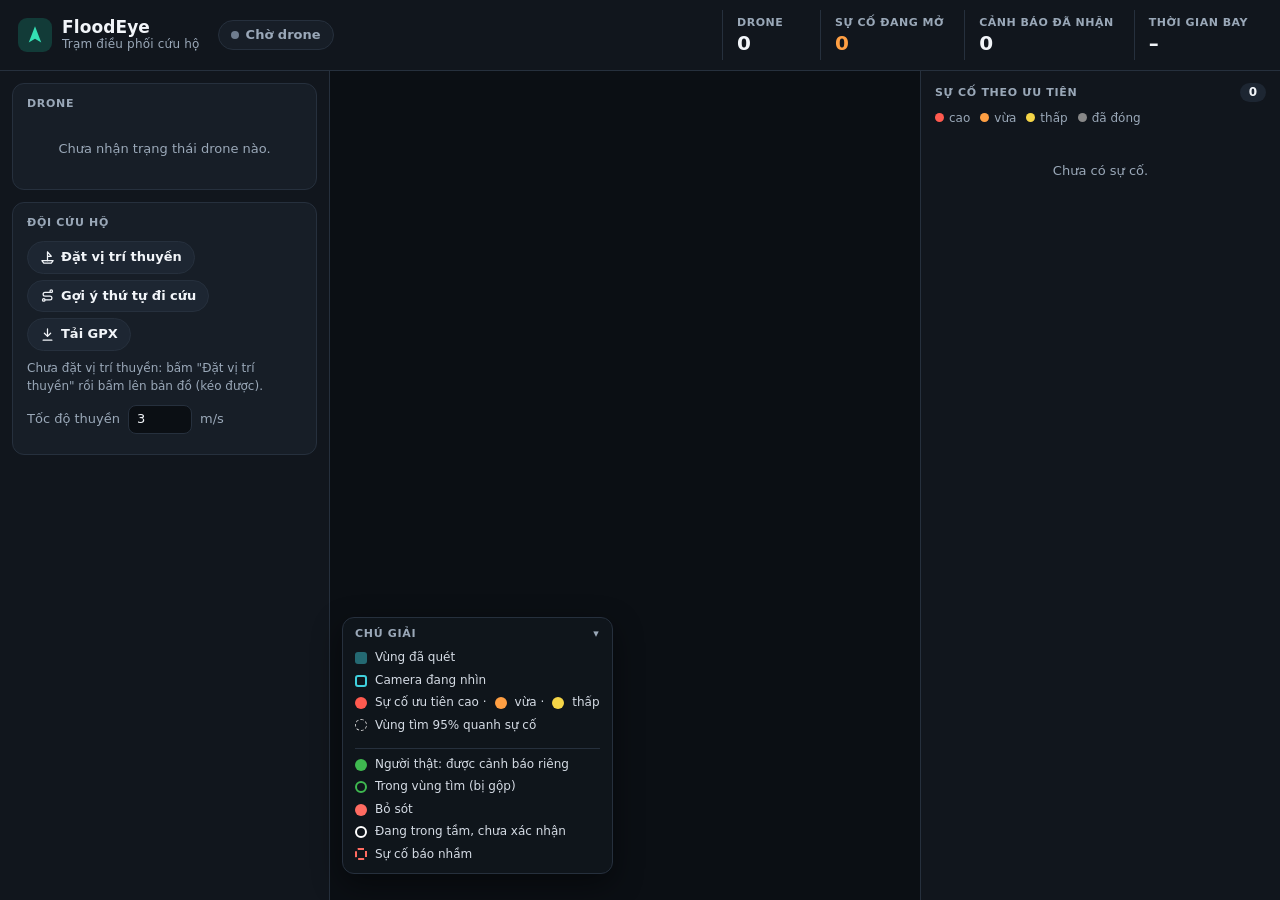
==== commit 13811d18: "Giao diện demo làm lại: màn hình điều phối (thanh trạng thái chuyến bay, ô số lớn, thẻ drone dạng ô," ====
--- a/ground/map.html
+++ b/ground/map.html
@@ -9,84 +9,171 @@
 <script src="/static/leaflet/leaflet.js"></script>
 <style>
   /* Màn hình điều phối: video trên drone, bản đồ (drone, vùng đã quét, sự cố), danh sách sự cố. Nền tối để ảnh vệ
-     tinh và màu cảnh báo nổi trên máy chiếu. Không tải gì từ internet ngoài ô bản đồ qua /tiles. */
+     tinh và màu cảnh báo nổi trên máy chiếu. Không tải gì từ internet ngoài ô bản đồ qua /tiles (phông hệ thống).
+     Cùng bảng màu với tab "Hiểu dự án" (console/learn.css): nền xanh than, nhấn bạc hà; theo các quy tắc của
+     ui-ux-pro-max: chữ tương phản ≥ 4,5:1, màu trạng thái luôn kèm chữ, số dùng chữ số đều cột, tắt hiệu ứng khi máy
+     đặt giảm chuyển động. Mức ưu tiên: cao đỏ, vừa cam, thấp vàng (cùng ngưỡng ground/priority.py). */
   :root {
-    --bg: #0d1117; --panel: #151b23; --panel2: #1c2430; --line: #2a3441; --text: #e6edf3; --muted: #93a1b0;
-    --ok: #3fb950; --warn: #f0a020; --bad: #f85149; --scan: #39c5e0; --accent: #58a6ff;
+    --bg: #0b0f14; --panel: #11161d; --raised: #171e27; --raised2: #1d2632; --line: #26303d; --line-soft: #1d2530;
+    --ink: #f2f5f9; --text: #d5dce5; --muted: #9aa8b8; --faint: #6f7d8e;
+    --mint: #34e0b4; --scan: #3fd0dd; --accent: #6aa8ff; --ok: #3fb950; --warn: #f5b347; --bad: #ff6b61;
+    --p-high: #ff5a4f; --p-mid: #ff9f43; --p-low: #f5d547; --boat: #ffd479;
+    --radius: 12px; --shadow: 0 10px 30px rgba(0,0,0,.45);
+    --font: "Segoe UI Variable Text", "Segoe UI", Inter, system-ui, -apple-system, Roboto, "Helvetica Neue", Arial, sans-serif;
   }
   * { box-sizing: border-box; }
-  html, body { margin: 0; height: 100%; background: var(--bg); color: var(--text); font: 14px/1.45 system-ui, "Segoe UI", sans-serif; }
+  html, body { margin: 0; height: 100%; background: var(--bg); color: var(--text); font: 14px/1.45 var(--font); -webkit-font-smoothing: antialiased; }
+  button, input { font: inherit; }
+  :focus-visible { outline: 2px solid var(--mint); outline-offset: 2px; }
+  .num, .kv b, .stat b, .item .t1 { font-variant-numeric: tabular-nums; }
   #app { display: grid; grid-template-rows: auto 1fr; height: 100%; }
-  header { display: flex; align-items: center; gap: 14px; padding: 8px 14px; background: var(--panel); border-bottom: 1px solid var(--line); flex-wrap: wrap; }
-  header h1 { font-size: 16px; margin: 0; letter-spacing: .2px; }
-  header h1 span { color: var(--scan); }
-  .kpi { display: flex; gap: 8px; flex-wrap: wrap; margin-left: auto; }
-  .chip { padding: 3px 10px; border-radius: 999px; background: var(--panel2); border: 1px solid var(--line); font-size: 13px; white-space: nowrap; }
-  .chip b { font-variant-numeric: tabular-nums; }
-  #main { display: grid; grid-template-columns: minmax(300px, 30%) 1fr 320px; min-height: 0; }
-  #main.novideo { grid-template-columns: 330px 1fr 320px; }
-  #left, #side { overflow-y: auto; background: var(--panel); padding: 10px; display: flex; flex-direction: column; gap: 10px; }
+
+  /* ---------- Thanh trên ---------- */
+  header { display: flex; align-items: center; gap: 18px; padding: 10px 18px; background: var(--panel); border-bottom: 1px solid var(--line); flex-wrap: wrap; }
+  .brand { display: flex; align-items: center; gap: 10px; }
+  .brand .logo { width: 34px; height: 34px; border-radius: 9px; display: grid; place-items: center; background: #123b38; }
+  .brand h1 { font-size: 17px; margin: 0; color: var(--ink); font-weight: 650; letter-spacing: .1px; line-height: 1.15; }
+  .brand h1 small { display: block; font-size: 12px; font-weight: 500; color: var(--muted); letter-spacing: .2px; }
+  .state { display: inline-flex; align-items: center; gap: 7px; padding: 5px 12px; border-radius: 999px; font-size: 13px; font-weight: 600;
+           background: var(--raised); border: 1px solid var(--line); color: var(--muted); }
+  .state i { width: 8px; height: 8px; border-radius: 50%; background: var(--faint); }
+  .state.live { color: var(--mint); border-color: color-mix(in srgb, var(--mint) 45%, transparent); }
+  .state.live i { background: var(--mint); box-shadow: 0 0 0 0 var(--mint); animation: pulse 1.6s infinite; }
+  .state.lost { color: #fff; background: var(--bad); border-color: var(--bad); }
+  .state.lost i { background: #fff; }
+  @keyframes pulse { 0% { box-shadow: 0 0 0 0 color-mix(in srgb, var(--mint) 60%, transparent); } 100% { box-shadow: 0 0 0 9px transparent; } }
+  .kpi { display: flex; gap: 6px; flex-wrap: wrap; margin-left: auto; }
+  .stat { display: flex; flex-direction: column; min-width: 92px; padding: 5px 14px; border-left: 1px solid var(--line); }
+  .stat span { font-size: 11px; color: var(--muted); text-transform: uppercase; letter-spacing: .5px; font-weight: 600; white-space: nowrap; }
+  .stat b { font-size: 20px; line-height: 1.2; color: var(--ink); font-weight: 650; }
+  .stat.hot b { color: var(--p-mid); }
+  .chip.truth { align-self: center; padding: 6px 12px; border-radius: 10px; background: color-mix(in srgb, var(--ok) 12%, var(--raised)); border: 1px solid color-mix(in srgb, var(--ok) 50%, transparent); font-size: 13px; }
+  .chip.truth b { color: var(--ink); }
+
+  /* ---------- Ba cột ---------- */
+  #main { display: grid; grid-template-columns: minmax(320px, 30%) 1fr 360px; min-height: 0; }
+  #main.novideo { grid-template-columns: 330px 1fr 360px; }
+  #left, #side { overflow-y: auto; background: var(--panel); padding: 12px; display: flex; flex-direction: column; gap: 12px; }
   #left { border-right: 1px solid var(--line); }
-  #side { border-left: 1px solid var(--line); }
-  .card { background: var(--panel2); border: 1px solid var(--line); border-radius: 10px; padding: 10px 12px; }
-  .card h2 { font-size: 13px; text-transform: uppercase; letter-spacing: .6px; color: var(--muted); margin: 0 0 8px; font-weight: 600; }
-  .note { color: var(--muted); font-size: 12px; margin-top: 6px; }
-  #video { width: 100%; aspect-ratio: 16 / 9; background: #000 center/contain no-repeat; border-radius: 6px; display: block; object-fit: contain; }
-  .wait { display: grid; place-items: center; aspect-ratio: 16 / 9; border-radius: 6px; background: #000; color: var(--muted); font-size: 13px; text-align: center; padding: 12px; }
-  .uav { display: grid; gap: 6px; }
+  #side { border-left: 1px solid var(--line); padding-top: 0; }
+  .card { background: var(--raised); border: 1px solid var(--line); border-radius: var(--radius); padding: 12px 14px; }
+  .card h2, .sidehead h2 { font-size: 11px; text-transform: uppercase; letter-spacing: .7px; color: var(--muted); margin: 0 0 10px; font-weight: 650; display: flex; align-items: center; gap: 8px; }
+  .note { color: var(--muted); font-size: 12px; margin-top: 8px; line-height: 1.5; }
+  #video { width: 100%; aspect-ratio: 16 / 9; background: #000 center/contain no-repeat; border-radius: 8px; display: block; object-fit: contain; }
+  .wait { display: grid; place-items: center; aspect-ratio: 16 / 9; border-radius: 8px; background: #05070a; color: var(--muted); font-size: 13px; text-align: center; padding: 12px; border: 1px dashed var(--line); }
+  .live-dot { margin-left: auto; font-size: 11px; font-weight: 700; color: var(--bad); letter-spacing: .6px; display: inline-flex; align-items: center; gap: 5px; text-transform: uppercase; }
+  .live-dot::before { content: ""; width: 7px; height: 7px; border-radius: 50%; background: var(--bad); }
+
+  /* Thẻ drone */
+  .uav { display: grid; gap: 10px; }
   .uavhead { display: flex; align-items: center; gap: 8px; }
-  .uavhead .name { font-weight: 700; font-size: 15px; }
-  .badge { margin-left: auto; padding: 2px 9px; border-radius: 999px; font-size: 12px; font-weight: 700; color: #0d1117; }
-  .badge.ok { background: var(--ok); } .badge.lost { background: var(--bad); color: #fff; animation: blink 1s steps(2) infinite; } .badge.done { background: var(--muted); }
+  .uavhead .name { font-weight: 650; font-size: 15px; color: var(--ink); display: inline-flex; align-items: center; gap: 6px; }
+  .badge { margin-left: auto; padding: 3px 10px; border-radius: 999px; font-size: 12px; font-weight: 700; color: #06120e; }
+  .badge.ok { background: var(--mint); } .badge.lost { background: var(--bad); color: #fff; animation: blink 1s steps(2) infinite; } .badge.done { background: var(--raised2); color: var(--text); border: 1px solid var(--line); }
   @keyframes blink { 50% { opacity: .55; } }
-  .rows { display: grid; grid-template-columns: auto 1fr; gap: 3px 12px; font-size: 13px; }
-  .rows dt { color: var(--muted); } .rows dd { margin: 0; text-align: right; font-variant-numeric: tabular-nums; }
-  .pipe { display: flex; height: 10px; border-radius: 5px; overflow: hidden; background: #0b0f14; margin-top: 2px; }
-  .pipe .got { background: var(--ok); } .pipe .wait2 { background: var(--warn); }
-  .legend { display: flex; gap: 10px; font-size: 12px; color: var(--muted); flex-wrap: wrap; }
-  .legend i { display: inline-block; width: 10px; height: 10px; border-radius: 2px; margin-right: 4px; vertical-align: -1px; }
+  .tiles { display: grid; grid-template-columns: repeat(3, 1fr); gap: 6px; }
+  .tile { background: var(--bg); border: 1px solid var(--line-soft); border-radius: 9px; padding: 7px 9px; min-width: 0; }
+  .tile span { display: block; font-size: 11px; color: var(--muted); white-space: nowrap; overflow: hidden; text-overflow: ellipsis; }
+  .tile b { font-size: 16px; color: var(--ink); font-weight: 650; font-variant-numeric: tabular-nums; white-space: nowrap; }
+  .tile b small { font-size: 11px; font-weight: 500; color: var(--muted); margin-left: 2px; }
+  .tile.warn b { color: var(--warn); }
+  .kv { display: grid; grid-template-columns: auto 1fr; gap: 4px 12px; font-size: 13px; margin: 0; }
+  .kv dt { color: var(--muted); } .kv dd { margin: 0; text-align: right; color: var(--text); }
+  .pipeline { display: grid; gap: 5px; }
+  .pipehead { display: flex; justify-content: space-between; font-size: 12px; color: var(--muted); }
+  .pipehead b { color: var(--ink); }
+  .pipe { display: flex; height: 8px; border-radius: 99px; overflow: hidden; background: var(--bg); border: 1px solid var(--line-soft); }
+  .pipe .got { background: var(--mint); } .pipe .wait2 { background: var(--warn); }
+  .pipelegend { display: flex; gap: 12px; font-size: 12px; color: var(--muted); }
+  .pipelegend i { display: inline-block; width: 8px; height: 8px; border-radius: 2px; margin-right: 5px; }
+
+  /* Đội cứu hộ */
+  .rrow { display: flex; flex-wrap: wrap; gap: 6px; }
+  .mapbtn { display: inline-flex; align-items: center; gap: 6px; background: var(--raised2); color: var(--ink); border: 1px solid var(--line); border-radius: 999px; padding: 6px 12px; font-size: 13px; font-weight: 550; cursor: pointer; transition: border-color .15s, background .15s; text-decoration: none; }
+  .mapbtn:hover { border-color: var(--faint); }
+  .mapbtn.on { border-color: var(--mint); color: var(--mint); background: color-mix(in srgb, var(--mint) 10%, var(--raised2)); }
+  .mapbtn.truth.on { border-color: var(--ok); color: var(--ok); background: color-mix(in srgb, var(--ok) 10%, var(--raised2)); }
+  .mapbtn svg { width: 15px; height: 15px; stroke: currentColor; fill: none; stroke-width: 2; stroke-linecap: round; stroke-linejoin: round; }
+  .field { display: flex; align-items: center; gap: 8px; font-size: 13px; color: var(--muted); margin-top: 10px; }
+  #speed { width: 64px; background: var(--bg); color: var(--ink); border: 1px solid var(--line); border-radius: 8px; padding: 4px 8px; }
+  .dist { color: var(--boat) !important; }
+  .order { display: grid; place-items: center; width: 22px; height: 22px; border-radius: 50%; background: var(--boat); color: #0b0f14; font-size: 11px; font-weight: 800; border: 2px solid #0b0f14; }
+  #routeInfo b { color: var(--ink); }
+
+  /* ---------- Bản đồ ---------- */
   #mapwrap { position: relative; min-height: 0; }
-  #map { position: absolute; inset: 0; background: #1b222b repeating-linear-gradient(0deg, transparent 0 63px, #26303b 63px 64px),
-         repeating-linear-gradient(90deg, transparent 0 63px, #26303b 63px 64px); }
-  #banner { position: absolute; top: 12px; left: 50%; transform: translateX(-50%); z-index: 1000; display: none;
-            background: var(--bad); color: #fff; font-weight: 700; padding: 8px 16px; border-radius: 8px; box-shadow: 0 4px 18px #0008; text-align: center; }
-  #banner small { display: block; font-weight: 400; opacity: .9; }
-  .mapbtn { background: var(--panel); color: var(--text); border: 1px solid var(--line); border-radius: 6px; padding: 5px 10px; font: inherit; font-size: 12px; cursor: pointer; }
-  .mapbtn.on { border-color: var(--scan); color: var(--scan); }
-  .mapbtn.truth.on { border-color: var(--ok); color: var(--ok); }
-  .rrow { display: flex; flex-wrap: wrap; gap: 6px; margin-bottom: 6px; }
-  a.mapbtn { text-decoration: none; display: inline-block; }
-  #speed { width: 56px; background: var(--panel); color: var(--text); border: 1px solid var(--line); border-radius: 5px; padding: 2px 4px; font: inherit; }
-  .dist { color: #ffd479 !important; }
-  .order { display: grid; place-items: center; width: 20px; height: 20px; border-radius: 50%; background: #ffd479; color: #0d1117; font-size: 11px; font-weight: 800; border: 2px solid #0d1117; }
-  #toast { position: fixed; bottom: 18px; left: 50%; transform: translateX(-50%); background: var(--panel2); border: 1px solid var(--line); padding: 6px 14px; border-radius: 8px; z-index: 2000; display: none; }
-  .actions a { color: var(--accent); font-size: 12px; align-self: center; margin-left: 4px; }
-  .chip.truth { border-color: var(--ok); }
-  .fa { display: inline-block; margin-left: 6px; padding: 0 6px; border-radius: 4px; background: var(--bad); color: #fff; font-size: 11px; font-weight: 700; }
-  .grp { display: inline-block; margin-left: 6px; padding: 0 6px; border-radius: 4px; background: #ffd479; color: #0d1117; font-size: 11px; font-weight: 700; }
-  .ok-tag { display: inline-block; margin-left: 6px; padding: 0 6px; border-radius: 4px; background: var(--ok); color: #0d1117; font-size: 11px; font-weight: 700; }
-  .drone { filter: drop-shadow(0 0 4px #000); transition: transform .25s linear; }
-  #side h2 { margin: 2px 2px 0; }
-  .item { display: grid; grid-template-columns: 56px 1fr; gap: 8px; padding: 8px; border-radius: 8px; background: var(--panel2); border: 1px solid var(--line); cursor: pointer; border-left: 4px solid var(--c, var(--muted)); }
-  .item:hover { border-color: var(--accent); }
+  #map { position: absolute; inset: 0; background: #141a22 repeating-linear-gradient(0deg, transparent 0 63px, #1d2530 63px 64px),
+         repeating-linear-gradient(90deg, transparent 0 63px, #1d2530 63px 64px); }
+  #banner { position: absolute; top: 14px; left: 50%; transform: translateX(-50%); z-index: 1000; display: none;
+            background: var(--bad); color: #fff; font-weight: 700; padding: 10px 18px; border-radius: 12px; box-shadow: var(--shadow); text-align: center; font-size: 15px; }
+  #banner small { display: block; font-weight: 500; opacity: .92; font-size: 12.5px; margin-top: 2px; }
+  .legendbox { position: absolute; left: 12px; bottom: 26px; z-index: 900; max-width: 300px; background: color-mix(in srgb, var(--panel) 92%, transparent);
+               backdrop-filter: blur(6px); border: 1px solid var(--line); border-radius: var(--radius); box-shadow: var(--shadow); font-size: 12px; }
+  .legendbox summary { cursor: pointer; padding: 8px 12px; font-size: 11px; font-weight: 650; text-transform: uppercase; letter-spacing: .7px; color: var(--muted); list-style: none; display: flex; align-items: center; gap: 6px; }
+  .legendbox summary::-webkit-details-marker { display: none; }
+  .legendbox summary::after { content: "▾"; margin-left: auto; }
+  .legendbox:not([open]) summary::after { content: "▸"; }
+  .legend { display: grid; gap: 5px; padding: 0 12px 10px; color: var(--text); }
+  .legend span { display: flex; align-items: center; gap: 8px; }
+  .legend i { flex: none; display: inline-block; width: 12px; height: 12px; border-radius: 3px; }
+  .legend .sep { border-top: 1px solid var(--line); margin: 4px 0 2px; }
+
+  /* ---------- Danh sách sự cố ---------- */
+  .sidehead { position: sticky; top: 0; z-index: 2; background: var(--panel); padding: 12px 2px 8px; margin-bottom: -4px; }
+  .sidehead h2 { margin: 0; }
+  .sidehead .cnt { margin-left: auto; background: var(--raised2); color: var(--ink); border-radius: 999px; padding: 1px 9px; font-size: 12px; letter-spacing: 0; }
+  .sidehead .tiers { display: flex; gap: 10px; margin-top: 8px; font-size: 12px; color: var(--muted); }
+  .sidehead .tiers i { display: inline-block; width: 9px; height: 9px; border-radius: 50%; margin-right: 5px; vertical-align: 0; }
+  #list { display: grid; gap: 8px; }
+  .item { display: grid; grid-template-columns: 64px 1fr; gap: 10px; padding: 10px; border-radius: var(--radius); background: var(--raised); border: 1px solid var(--line); cursor: pointer;
+          position: relative; overflow: hidden; transition: border-color .15s, background .15s; }
+  .item::before { content: ""; position: absolute; left: 0; top: 0; bottom: 0; width: 4px; background: var(--c, var(--muted)); }
+  .item:hover { border-color: var(--faint); background: var(--raised2); }
   .item.closed { opacity: .5; }
   .item.fresh { animation: fresh 2.4s ease-out; }
-  @keyframes fresh { 0% { box-shadow: 0 0 0 3px var(--warn); background: #3a2f12; } 100% { box-shadow: none; } }
-  .thumb { width: 56px; height: 56px; border-radius: 6px; object-fit: cover; background: #0b0f14; display: grid; place-items: center; color: var(--muted); font-size: 11px; text-align: center; }
-  .item .t1 { font-weight: 600; } .item .t2, .why { color: var(--muted); font-size: 12px; }
-  .empty { color: var(--muted); font-size: 13px; padding: 8px; }
-  .leaflet-popup-content-wrapper, .leaflet-popup-tip { background: var(--panel2); color: var(--text); }
-  .leaflet-popup-content { font-size: 13px; }
-  .leaflet-popup-content img { border-radius: 6px; margin-top: 6px; }
-  .actions { margin-top: 6px; display: flex; flex-wrap: wrap; gap: 4px; }
-  .actions button { background: var(--panel); color: var(--text); border: 1px solid var(--line); border-radius: 5px; padding: 3px 8px; font-size: 12px; cursor: pointer; }
-  .actions button:hover { border-color: var(--accent); }
-  .leaflet-control-layers, .leaflet-bar a { background: var(--panel); color: var(--text); }
-  .leaflet-control-attribution { background: #0d1117aa !important; color: var(--muted); }
+  @keyframes fresh { 0% { box-shadow: 0 0 0 2px var(--warn); background: #2e2614; } 100% { box-shadow: none; } }
+  .thumb { width: 64px; height: 64px; border-radius: 8px; object-fit: cover; background: var(--bg); display: grid; place-items: center; color: var(--faint); font-size: 11px; text-align: center; border: 1px solid var(--line-soft); }
+  .item .t1 { display: flex; align-items: center; gap: 6px; flex-wrap: wrap; font-weight: 650; color: var(--ink); font-size: 14px; }
+  .prio { display: inline-flex; align-items: center; gap: 5px; padding: 1px 8px; border-radius: 999px; font-size: 11.5px; font-weight: 700; color: #0b0f14; background: var(--c); }
+  .item .t2 { color: var(--muted); font-size: 12.5px; margin-top: 3px; }
+  .why { display: flex; flex-wrap: wrap; gap: 4px; margin-top: 6px; }
+  .why span { font-size: 11px; color: var(--text); background: var(--bg); border: 1px solid var(--line-soft); border-radius: 6px; padding: 1px 6px; white-space: nowrap; }
+  .why span em { font-style: normal; color: var(--muted); margin-left: 3px; }
+  .empty { color: var(--muted); font-size: 13px; padding: 18px 8px; text-align: center; }
+  .fa, .grp, .ok-tag { display: inline-block; padding: 1px 7px; border-radius: 999px; font-size: 11px; font-weight: 700; }
+  .fa { background: var(--bad); color: #fff; }
+  .grp { background: color-mix(in srgb, var(--boat) 18%, transparent); color: var(--boat); border: 1px solid color-mix(in srgb, var(--boat) 45%, transparent); }
+  .ok-tag { background: var(--ok); color: #06120e; }
+  .drone { filter: drop-shadow(0 0 4px #000); transition: transform .25s linear; }
+
+  /* ---------- Leaflet ---------- */
+  .leaflet-container { font: 13px/1.45 var(--font); }
+  .leaflet-popup-content-wrapper, .leaflet-popup-tip { background: var(--raised); color: var(--text); border: 1px solid var(--line); box-shadow: var(--shadow); }
+  .leaflet-popup-content-wrapper { border-radius: var(--radius); }
+  .leaflet-popup-content { font-size: 13px; margin: 12px 14px; }
+  .leaflet-popup-content b { color: var(--ink); }
+  .leaflet-popup-content img { border-radius: 8px; margin-top: 8px; display: block; }
+  .leaflet-container a.leaflet-popup-close-button { color: var(--muted); }
+  .pophead { display: flex; align-items: center; gap: 8px; margin-bottom: 4px; font-size: 15px; }
+  .actions { margin-top: 8px; display: flex; flex-wrap: wrap; gap: 5px; }
+  .actions button { background: var(--raised2); color: var(--ink); border: 1px solid var(--line); border-radius: 999px; padding: 4px 10px; font-size: 12px; cursor: pointer; }
+  .actions button:hover { border-color: var(--mint); }
+  .actions a { color: var(--accent); font-size: 12px; align-self: center; margin-left: 4px; }
+  .leaflet-control-layers, .leaflet-bar a, .leaflet-bar a:hover { background: var(--panel); color: var(--ink); border-color: var(--line); }
+  .leaflet-bar { border: 1px solid var(--line) !important; border-radius: 10px !important; overflow: hidden; box-shadow: var(--shadow) !important; }
+  .leaflet-control-layers { border: 1px solid var(--line) !important; border-radius: 10px !important; box-shadow: var(--shadow) !important; }
+  .leaflet-control-layers-toggle { filter: invert(1) brightness(1.4); }
+  .leaflet-control-attribution { background: #0b0f14aa !important; color: var(--muted); }
   .leaflet-control-attribution a { color: var(--muted); }
+  .leaflet-tooltip { background: var(--raised); color: var(--ink); border: 1px solid var(--line); box-shadow: var(--shadow); }
+  .leaflet-top.leaflet-left .mapbtn { display: flex; margin-top: 8px; box-shadow: var(--shadow); background: var(--panel); }
+  #toast { position: fixed; bottom: 22px; left: 50%; transform: translateX(-50%); background: var(--raised2); color: var(--ink); border: 1px solid var(--line); padding: 8px 16px; border-radius: 10px; z-index: 2000; display: none; box-shadow: var(--shadow); }
+  @media (prefers-reduced-motion: reduce) { *, *::before, *::after { animation: none !important; transition: none !important; } }
+  @media (max-width: 1100px) { #main, #main.novideo { grid-template-columns: 300px 1fr 300px; } .tiles { grid-template-columns: repeat(2, 1fr); } }
   @media (max-width: 900px) {
     #main, #main.novideo { grid-template-columns: 1fr; grid-template-rows: auto 60vh auto; }
     #left, #side { border: 0; }
+    .kpi { margin-left: 0; }
   }
 </style>
 </head>
@@ -94,19 +181,23 @@
 <div id="toast" role="status"></div>
 <div id="app">
   <header>
-    <h1>FloodEye · <span>trạm điều phối</span></h1>
+    <div class="brand">
+      <div class="logo"><svg width="20" height="20" viewBox="-8 -8 16 16" aria-hidden="true"><path d="M0,-7 L5,6 L0,3 L-5,6 Z" fill="#34e0b4"/></svg></div>
+      <h1>FloodEye<small>Trạm điều phối cứu hộ</small></h1>
+    </div>
+    <span class="state" id="kState"><i></i><span>Chờ drone</span></span>
     <div class="kpi">
-      <span class="chip">Drone <b id="kUav">0</b></span>
-      <span class="chip">Sự cố đang mở <b id="kOpen">0</b></span>
-      <span class="chip">Cảnh báo đã nhận <b id="nalerts">0</b></span>
-      <span class="chip">Thời gian bay <b id="kTime">–</b></span>
       <span class="chip truth" id="kTruth" hidden title="Đối chiếu trực tiếp để minh hoạ; số chính thức ở docs/results"></span>
+      <div class="stat"><span>Drone</span><b id="kUav">0</b></div>
+      <div class="stat hot"><span>Sự cố đang mở</span><b id="kOpen">0</b></div>
+      <div class="stat"><span>Cảnh báo đã nhận</span><b id="nalerts">0</b></div>
+      <div class="stat"><span>Thời gian bay</span><b id="kTime">–</b></div>
     </div>
   </header>
   <div id="main">
     <aside id="left">
       <section class="card" id="videoCard">
-        <h2>Màn hình trên drone</h2>
+        <h2>Màn hình trên drone <span class="live-dot">trực tiếp</span></h2>
         <div id="videoBox"><div class="wait">Đang chờ video từ drone…</div></div>
         <div class="note">Chỉ để trình bày: drone thật không gửi video về trạm, chỉ gửi toạ độ, ảnh cắt nhỏ và trạng thái.</div>
       </section>
@@ -114,34 +205,40 @@
       <section class="card" id="rescueCard">
         <h2>Đội cứu hộ</h2>
         <div class="rrow">
-          <button class="mapbtn" id="btnBoat">Đặt vị trí thuyền</button>
-          <button class="mapbtn" id="btnRoute">Gợi ý thứ tự đi cứu</button>
-          <a class="mapbtn" href="/api/incidents.gpx" download title="Sự cố đang mở dạng GPX, nạp vào máy định vị cầm tay hoặc điện thoại">Tải GPX</a>
+          <button class="mapbtn" id="btnBoat"><svg viewBox="0 0 24 24"><path d="M3 17h18l-3 4H6z"/><path d="M12 3v14M12 3l6 7h-6"/></svg>Đặt vị trí thuyền</button>
+          <button class="mapbtn" id="btnRoute"><svg viewBox="0 0 24 24"><circle cx="6" cy="19" r="2"/><circle cx="18" cy="5" r="2"/><path d="M8 19h8a3 3 0 0 0 0-6H8a3 3 0 0 1 0-6h8"/></svg>Gợi ý thứ tự đi cứu</button>
+          <a class="mapbtn" href="/api/incidents.gpx" download title="Sự cố đang mở dạng GPX, nạp vào máy định vị cầm tay hoặc điện thoại"><svg viewBox="0 0 24 24"><path d="M12 3v12M7 10l5 5 5-5M5 21h14"/></svg>Tải GPX</a>
         </div>
         <div id="boatInfo" class="note">Chưa đặt vị trí thuyền: bấm "Đặt vị trí thuyền" rồi bấm lên bản đồ (kéo được).</div>
-        <div class="note">Tốc độ thuyền <input id="speed" type="number" min="0.5" max="20" step="0.5" value="3"> m/s</div>
+        <label class="field">Tốc độ thuyền <input id="speed" type="number" min="0.5" max="20" step="0.5" value="3"> m/s</label>
         <div id="routeInfo" class="note"></div>
       </section>
-      <section class="card">
-        <h2>Chú giải bản đồ</h2>
+    </aside>
+    <div id="mapwrap">
+      <div id="map"></div><div id="banner" role="alert"></div>
+      <details class="legendbox" open>
+        <summary>Chú giải</summary>
         <div class="legend">
-          <span><i style="background:var(--scan);opacity:.6"></i>Vùng đã quét</span>
-          <span><i style="border:2px solid var(--scan);background:none"></i>Camera đang nhìn</span>
-          <span><i style="background:#d62728"></i>Sự cố ưu tiên cao</span>
-          <span><i style="border:1px dashed #ccc;background:none"></i>Vùng tìm 95%</span>
+          <span><i style="background:var(--scan);opacity:.45"></i>Vùng đã quét</span>
+          <span><i style="border:2px solid var(--scan)"></i>Camera đang nhìn</span>
+          <span><i style="background:var(--p-high);border-radius:50%"></i>Sự cố ưu tiên cao · <i style="background:var(--p-mid);border-radius:50%"></i>vừa · <i style="background:var(--p-low);border-radius:50%"></i>thấp</span>
+          <span><i style="border:1px dashed #ccc;border-radius:50%"></i>Vùng tìm 95% quanh sự cố</span>
         </div>
-        <div class="legend" id="truthLegend" hidden style="margin-top:6px">
+        <div class="legend" id="truthLegend" hidden>
+          <span class="sep"></span>
           <span><i style="background:var(--ok);border-radius:50%"></i>Người thật: được cảnh báo riêng</span>
-          <span><i style="border:2px solid var(--ok);border-radius:50%;background:none"></i>Trong vùng tìm (bị gộp)</span>
+          <span><i style="border:2px solid var(--ok);border-radius:50%"></i>Trong vùng tìm (bị gộp)</span>
           <span><i style="background:var(--bad);border-radius:50%"></i>Bỏ sót</span>
-          <span><i style="border:2px solid #fff;border-radius:50%;background:none"></i>Đang trong tầm, chưa xác nhận</span>
-          <span><i style="border:2px dashed var(--bad);background:none"></i>Sự cố báo nhầm</span>
+          <span><i style="border:2px solid #fff;border-radius:50%"></i>Đang trong tầm, chưa xác nhận</span>
+          <span><i style="border:2px dashed var(--bad)"></i>Sự cố báo nhầm</span>
         </div>
-      </section>
-    </aside>
-    <div id="mapwrap"><div id="map"></div><div id="banner"></div></div>
+      </details>
+    </div>
     <aside id="side">
-      <h2 class="card" style="padding:8px 12px">Sự cố theo ưu tiên (<span id="count">0</span>)</h2>
+      <div class="sidehead">
+        <h2>Sự cố theo ưu tiên <span class="cnt" id="count">0</span></h2>
+        <div class="tiers"><span><i style="background:var(--p-high)"></i>cao</span><span><i style="background:var(--p-mid)"></i>vừa</span><span><i style="background:var(--p-low)"></i>thấp</span><span><i style="background:#888"></i>đã đóng</span></div>
+      </div>
       <div id="list"><div class="empty">Chưa có sự cố.</div></div>
     </aside>
   </div>
@@ -217,14 +314,14 @@
     for (const u of uavs) {
       const stale = !u.done && u.age_s > STALE_S;
       if (stale) lost.push(u);
-      const color = stale ? "#93a1b0" : "#39c5e0";
+      const color = stale ? "#9aa8b8" : "#3fd0dd";
       let d = drones[u.uav_id];
       if (!d) {
         d = drones[u.uav_id] = {
           // Hợp các vùng camera đã nhìn: một đa giác nhiều vòng, luật nonzero, nên chỗ chồng nhau không đậm dần.
-          coverage: L.polygon([], { stroke: false, fillColor: "#39c5e0", fillOpacity: .22, fillRule: "nonzero", interactive: false }).addTo(coverageLayer),
+          coverage: L.polygon([], { stroke: false, fillColor: "#3fd0dd", fillOpacity: .22, fillRule: "nonzero", interactive: false }).addTo(coverageLayer),
           track: L.polyline([], { color: "#ffffff", weight: 2, opacity: .7, dashArray: "6 6", interactive: false }).addTo(trackLayer),
-          view: L.polygon([], { color: "#39c5e0", weight: 2, fill: false, interactive: false }).addTo(droneLayer),
+          view: L.polygon([], { color: "#3fd0dd", weight: 2, fill: false, interactive: false }).addTo(droneLayer),
           marker: L.marker([u.lat, u.lon], { zIndexOffset: 1000 }).addTo(droneLayer).bindTooltip(u.uav_id, { direction: "top", offset: [0, -16] }),
         };
       }
@@ -236,6 +333,9 @@
     }
     const box = document.getElementById("uavs");
     if (cards.length) box.replaceChildren(...cards);
+    const st = document.getElementById("kState");
+    const [cls, text] = lost.length ? ["lost", "Mất liên lạc"] : !uavs.length ? ["", "Chờ drone"] : flightDone ? ["", "Hết chuyến"] : ["live", "Đang bay"];
+    st.className = "state " + cls; st.lastElementChild.textContent = text;
     const banner = document.getElementById("banner");
     if (lost.length) {
       const u = lost[0];
@@ -255,7 +355,7 @@
   let shownAll = false;
   let fittedUav = false;
   // Biểu tượng vẽ bằng SVG thay cho emoji: máy chiếu hoặc trình duyệt thiếu phông emoji vẫn hiện đúng.
-  const DRONE_SVG = '<svg width="16" height="16" viewBox="-8 -8 16 16" style="vertical-align:-2px"><path d="M0,-7 L5,6 L0,3 L-5,6 Z" fill="#39c5e0"/></svg>';
+  const DRONE_SVG = '<svg width="16" height="16" viewBox="-8 -8 16 16" style="vertical-align:-2px"><path d="M0,-7 L5,6 L0,3 L-5,6 Z" fill="#3fd0dd"/></svg>';
   const SIGNAL_SVG = '<svg width="18" height="14" viewBox="0 0 18 14" style="vertical-align:-1px"><path d="M1 13h2M6 13V9M10 13V5M14 13V1" stroke="#fff" stroke-width="2.2" stroke-linecap="round"/><path d="M1 1l16 12" stroke="#fff" stroke-width="2"/></svg>';
 
   // Tự hiệu chỉnh la bàn trên drone (--yaw-calib): chưa bật thì không hiện dòng này.
@@ -279,20 +379,24 @@
     const total = Math.max(created, 1);
     const sec = document.createElement("section");
     sec.className = "card uav";
+    const gpsWarn = u.gps_acc_m != null && u.gps_acc_m > 3;
     sec.innerHTML = `<div class="uavhead"><span class="name">${DRONE_SVG} ${esc(u.uav_id)}</span>${badge}</div>
-      <dl class="rows">
-        <dt>Độ cao</dt><dd>${fmt(u.alt_m, 0)} m</dd>
-        <dt>Tốc độ</dt><dd>${u.speed_mps == null ? "–" : fmt(u.speed_mps) + " m/s"}</dd>
-        <dt>Xử lý</dt><dd>${fmt(u.fps)} khung/giây</dd>
+      <div class="tiles">
+        <div class="tile"><span>Độ cao</span><b>${fmt(u.alt_m, 0)}<small>m</small></b></div>
+        <div class="tile"><span>Tốc độ</span><b>${u.speed_mps == null ? "–" : fmt(u.speed_mps)}<small>m/s</small></b></div>
+        <div class="tile"><span>Xử lý</span><b>${fmt(u.fps)}<small>khung/s</small></b></div>
+        ${u.gps_acc_m == null ? "" : `<div class="tile${gpsWarn ? " warn" : ""}" title="Độ chính xác ngang do bộ thu GPS tự báo (1σ); vùng tìm 95% rộng khoảng 2,45 lần"><span>GPS</span><b>±${fmt(u.gps_acc_m)}<small>m</small></b></div>`}
+      </div>
+      <dl class="kv">
         <dt>Thiết bị</dt><dd>${u.device ? esc(u.device.replace(/\s*\(.*\)\s*$/, "")) + " · giả lập thời gian" : "máy chạy demo"}</dd>
         <dt>Telemetry</dt><dd>${u.telemetry_real ? "thật (từ file bay)" : "giả lập"}</dd>
-        ${u.gps_acc_m == null ? "" : `<dt title="Độ chính xác ngang do bộ thu GPS tự báo (1σ); vùng tìm 95% rộng khoảng 2,45 lần">GPS</dt><dd style="color:${u.gps_acc_m > 3 ? "var(--warn)" : "inherit"}">±${fmt(u.gps_acc_m)} m</dd>`}
         ${compassRow(u)}
-        <dt>Cảnh báo tạo trên drone</dt><dd>${created}</dd>
-        <dt>Đã tới trạm</dt><dd>${got}</dd>
-        <dt>Còn kẹt trên drone</dt><dd style="color:${waiting ? "var(--warn)" : "inherit"}">${waiting}</dd>
       </dl>
-      <div class="pipe" title="Xanh: đã tới trạm · cam: còn trên drone"><div class="got" style="width:${100 * got / total}%"></div><div class="wait2" style="width:${100 * waiting / total}%"></div></div>
+      <div class="pipeline">
+        <div class="pipehead"><span>Cảnh báo tạo trên drone <b>${created}</b></span><span>đã tới trạm <b>${got}</b></span></div>
+        <div class="pipe" title="Xanh: đã tới trạm · cam: còn trên drone"><div class="got" style="width:${100 * got / total}%"></div><div class="wait2" style="width:${100 * waiting / total}%"></div></div>
+        <div class="pipelegend"><span><i style="background:var(--mint)"></i>đã tới trạm</span><span style="color:${waiting ? "var(--warn)" : "inherit"}"><i style="background:var(--warn)"></i>còn kẹt trên drone: ${waiting}</span></div>
+      </div>
       ${stale ? `<div class="note">Số liệu là lần nhận cuối, ${Math.round(u.age_s)} s trước.</div>` : ""}`;
     return sec;
   }
@@ -308,8 +412,19 @@
   // Màu theo điểm ưu tiên (ground/priority.py); sự cố đã đóng màu xám.
   function color(inc) {
     if (inc.status !== "open") return "#888888";
-    return inc.priority >= 3 ? "#d62728" : inc.priority >= 1.5 ? "#ff7f0e" : "#e6b800";
-  }
+    return inc.priority >= 3 ? "#ff5a4f" : inc.priority >= 1.5 ? "#ff9f43" : "#f5d547";
+  }
+  // Màu luôn kèm chữ (người mù màu, máy chiếu lệch màu).
+  function tier(inc) {
+    if (inc.status !== "open") return { resolved: "đã cứu", false_alarm: "báo nhầm" }[inc.status] || "đã đóng";
+    return inc.priority >= 3 ? "cao" : inc.priority >= 1.5 ? "vừa" : "thấp";
+  }
+  const prioPill = (inc) => `<span class="prio" style="--c:${color(inc)}">${tier(inc)} · ${fmt(inc.priority, 2)}</span>`;
+  // Lý do ưu tiên từ ground/priority.py, dạng "độ tin cậy 0,64 (+0,64)": mỗi lý do một mẩu, phần điểm cộng mờ hơn.
+  const reasons = (inc) => `<div class="why">${inc.priority_reasons.map(r => {
+    const m = /^(.*?)\s*\(([^)]*)\)$/.exec(r);
+    return m ? `<span>${esc(m[1])}<em>${esc(m[2])}</em></span>` : `<span>${esc(r)}</span>`;
+  }).join("")}</div>`;
 
   async function update(id, body) {
     await fetch(`/api/incidents/${id}`, { method: "PATCH", headers: { "Content-Type": "application/json" }, body: JSON.stringify(body) });
@@ -319,18 +434,18 @@
   // Mỗi sự cố (ground/incidents.py) là một điểm; mở ra thấy ảnh cắt mới nhất, lý do ưu tiên và nút cho người vận hành.
   function popup(inc) {
     const a = inc.alerts[0];
-    const crop = a && a.has_crop ? `<br><img src="/api/alerts/${encodeURIComponent(a.alert_id)}/crop" width="200">` : "<br><i>Chưa có ảnh cắt</i>";
+    const crop = a && a.has_crop ? `<br><img src="/api/alerts/${encodeURIComponent(a.alert_id)}/crop" width="220">` : "<br><i>Chưa có ảnh cắt</i>";
     const ids = inc.alerts.map(x => x.alert_id).join(", ");
     const id = inc.incident_id;
     const actions = inc.status === "open"
       ? `<button onclick='update(${id}, {tag: "water"})'>Dưới nước</button><button onclick='update(${id}, {tag: "roof"})'>Trên mái</button>`
         + `<button onclick='update(${id}, {status: "resolved"})'>Đã cứu</button><button onclick='update(${id}, {status: "false_alarm"})'>Báo nhầm</button>`
       : `<button onclick='update(${id}, {status: "open"})'>Mở lại</button>`;
-    return `<b>Sự cố #${id}</b> · ưu tiên ${inc.priority.toFixed(2).replace(".", ",")}`
-      + ((inc.group_size || 1) > 1 ? ` · <b>nhóm khoảng ${inc.group_size} người</b> (thấy cùng lúc trong 5 m)` : "") + `<br>${inc.n_alerts} cảnh báo từ ${inc.uav_ids.map(esc).join(", ")}`
+    return `<div class="pophead"><b>Sự cố #${id}</b>${prioPill(inc)}</div>`
+      + ((inc.group_size || 1) > 1 ? `<b>Nhóm khoảng ${inc.group_size} người</b> (thấy cùng lúc trong 5 m)<br>` : "") + `${inc.n_alerts} cảnh báo từ ${inc.uav_ids.map(esc).join(", ")}`
       + ` · thấy lần đầu ở giây ${fmt(inc.first_t, 0)} của chuyến bay<br>`
       + `Vùng tìm (95%): bán kính ${fmt(R95 * inc.position_error_m)} m · độ tin cậy cao nhất ${fmt(inc.max_confidence, 2)}`
-      + `<div class="why">${inc.priority_reasons.map(esc).join("; ")}</div>`
+      + reasons(inc)
       + `${crop}<div class="actions">${actions}</div>`
       + `<div class="actions"><button onclick='copyCoords(${inc.lat}, ${inc.lon})'>Chép toạ độ</button>`
       + `<button onclick='legTo(${id})'>Đường từ thuyền</button>`
@@ -353,7 +468,7 @@
       const isNew = !seen.has(key) && !firstLoad;
       seen.add(key);
       if (!markers[key]) {
-        markers[key] = L.circleMarker([inc.lat, inc.lon], { weight: 2, fillOpacity: .85 }).addTo(incidentLayer).bindPopup("", { maxWidth: 260 });
+        markers[key] = L.circleMarker([inc.lat, inc.lon], { weight: 2, fillOpacity: .85 }).addTo(incidentLayer).bindPopup("", { maxWidth: 280 });
         areas[key] = L.circle([inc.lat, inc.lon], { radius: 1, weight: 1, dashArray: "4 4", fillOpacity: 0.08, interactive: false }).addTo(areaLayer);
       }
       areas[key].setLatLng([inc.lat, inc.lon]).setRadius(R95 * inc.position_error_m).setStyle({ color: c });
@@ -365,10 +480,10 @@
       item.className = "item" + (inc.status === "open" ? "" : " closed") + (isNew ? " fresh" : "");
       item.style.setProperty("--c", c);
       const thumb = a ? `<img class="thumb" src="/api/alerts/${encodeURIComponent(a.alert_id)}/crop" alt="">` : '<div class="thumb">chưa có ảnh</div>';
-      const group = (inc.group_size || 1) > 1 ? ` <span class="grp">nhóm ~${inc.group_size} người</span>` : "";
-      item.innerHTML = `${thumb}<div><div class="t1">#${key} · ưu tiên ${fmt(inc.priority, 2)}${group}</div>`
-        + `<div class="t2">giây ${fmt(inc.first_t, 0)} · ${inc.n_alerts} cảnh báo · ${inc.uav_ids.length} drone · ±${fmt(R95 * inc.position_error_m)} m</div>`
-        + `<div class="why">${inc.priority_reasons.map(esc).join("; ")}</div></div>`;
+      const group = (inc.group_size || 1) > 1 ? ` <span class="grp">~${inc.group_size} người</span>` : "";
+      item.innerHTML = `${thumb}<div style="min-width:0"><div class="t1">#${key} ${prioPill(inc)}${group}</div>`
+        + `<div class="t2">giây ${fmt(inc.first_t, 0)} · ${inc.n_alerts} cảnh báo · ${inc.uav_ids.length} drone · vùng tìm ±${fmt(R95 * inc.position_error_m)} m</div>`
+        + `${reasons(inc)}</div>`;
       item.onclick = () => { follow = false; followControl.button.classList.remove("on"); map.setView([inc.lat, inc.lon], 19); markers[key].openPopup(); };
       items.push(item);
       listItems[key] = item;
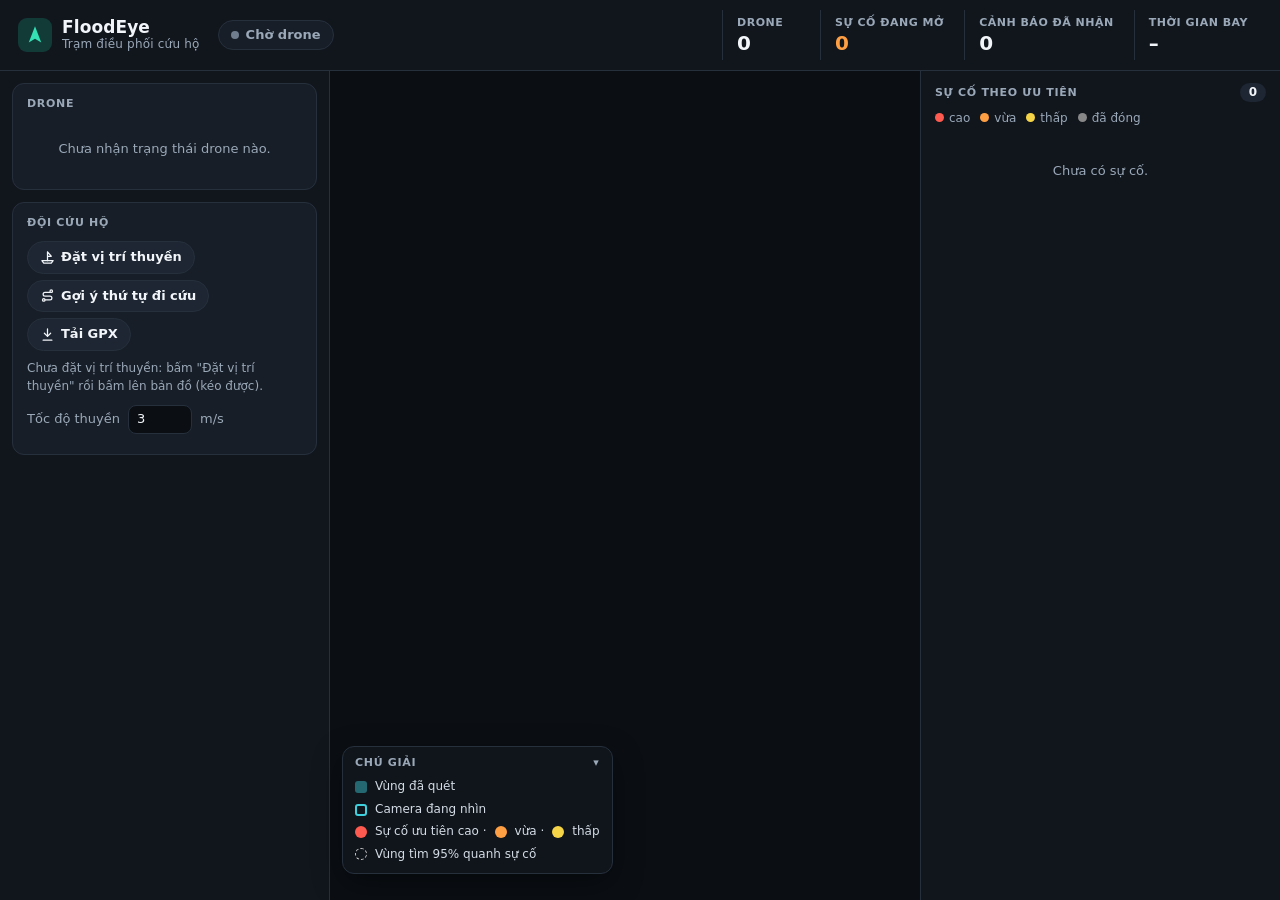
==== commit 4df60b3e: "Demo màn hình điều phối trên cả 10 video lũ đã gán nhãn (configs/demo/lu_*.yaml): telemetry giả lập " ====
--- a/ground/map.html
+++ b/ground/map.html
@@ -116,6 +116,10 @@
   .legend { display: grid; gap: 5px; padding: 0 12px 10px; color: var(--text); }
   .legend span { display: flex; align-items: center; gap: 8px; }
   .legend i { flex: none; display: inline-block; width: 12px; height: 12px; border-radius: 3px; }
+  .legend[hidden], .chip[hidden] { display: none; }
+  #simbadge { position: absolute; top: 14px; right: 70px; z-index: 900; display: none; max-width: 340px; padding: 8px 12px; border-radius: 10px;
+              background: color-mix(in srgb, var(--warn) 16%, var(--panel)); border: 1px solid var(--warn); color: var(--ink); font-size: 12.5px; box-shadow: var(--shadow); }
+  #simbadge b { color: var(--warn); }
   .legend .sep { border-top: 1px solid var(--line); margin: 4px 0 2px; }
 
   /* ---------- Danh sách sự cố ---------- */
@@ -216,6 +220,7 @@
     </aside>
     <div id="mapwrap">
       <div id="map"></div><div id="banner" role="alert"></div>
+      <div id="simbadge"><b>Vị trí giả lập.</b> Video không có telemetry (GPS, độ cao): drone đặt đứng yên ở 50 m tại một điểm cố định, nên vị trí trên bản đồ chỉ minh hoạ, không phải nơi quay.</div>
       <details class="legendbox" open>
         <summary>Chú giải</summary>
         <div class="legend">
@@ -333,6 +338,8 @@
     }
     const box = document.getElementById("uavs");
     if (cards.length) box.replaceChildren(...cards);
+    // Telemetry giả lập (video không có GPS): ghi rõ trên bản đồ là vị trí chỉ minh hoạ.
+    document.getElementById("simbadge").style.display = uavs.some(u => !u.telemetry_real) ? "block" : "none";
     const st = document.getElementById("kState");
     const [cls, text] = lost.length ? ["lost", "Mất liên lạc"] : !uavs.length ? ["", "Chờ drone"] : flightDone ? ["", "Hết chuyến"] : ["live", "Đang bay"];
     st.className = "state " + cls; st.lastElementChild.textContent = text;
